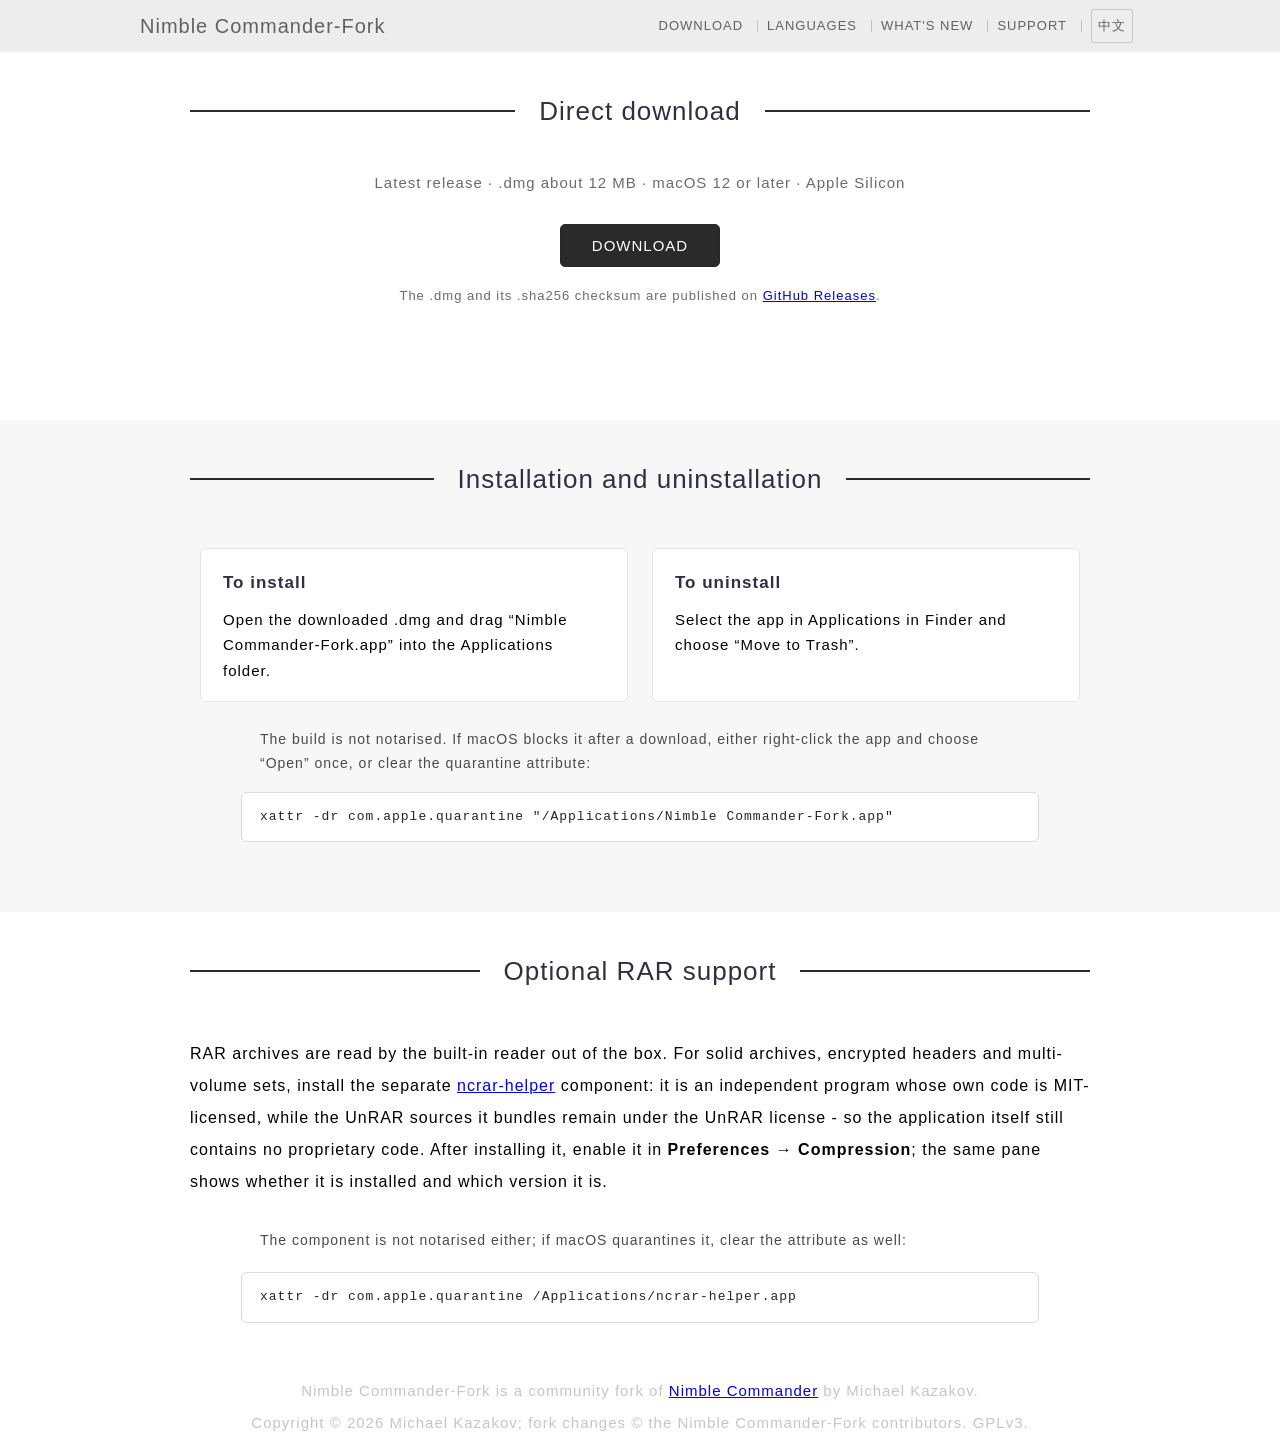
==== download/index.html @ 8ed778b3 "Move the source and discussion links to the support page" ====
<!DOCTYPE html>
<html lang="en">

<head>
    <meta charset="utf-8">
    <meta name="viewport" content="width=device-width">
    <meta name="description" content="Download Nimble Commander-Fork, a community fork of the classic dual-pane Mac file manager.">
    <meta name="author" content="Nimble Commander-Fork contributors">
    <title data-zh="下载 - Nimble Commander-Fork">Download - Nimble Commander-Fork</title>
    <link rel="stylesheet" href="../css/style.css?v=faf4715b">
    <link rel="icon" href="../favicon.ico" type="image/x-icon">
    <script src="../js/i18n.js?v=1741791a"></script>
</head>

<body>
    <header>
        <div class="container">
            <div id="branding">
                <a href="../">
                    <h1>Nimble Commander-Fork</h1>
                </a>
            </div>
            <nav id="header_links">
                <ul>
                    <li><a href="../download/" data-zh="下载">Download</a></li>
                    <li><a href="../languages/" data-zh="语言">Languages</a></li>
                    <li><a href="../whats-new/" data-zh="更新内容">What's new</a></li>
                    <li><a href="../support/" data-zh="支持">Support</a></li>
                    <li><a href="#" id="nc_lang_toggle" class="lang_toggle">中文</a></li>
                </ul>
            </nav>
        </div>
    </header>
    <div id="header_fix_space"></div>

    <main>

    <section>
        <div class="container prose" id="direct_download">
            <h2 class="section_header" data-zh="直接下载">Direct download</h2>
            <p class="download_meta" data-zh="最新版本 · .dmg 约 12 MB · 需要 macOS 12 或更新版本 · Apple Silicon">Latest release &middot; .dmg about 12 MB &middot; macOS 12 or later &middot; Apple Silicon</p>
            <a href="https://github.com/cfanmaoli/nimble-commander/releases/latest"
                class="download_direct hrefbutton_common" data-zh="下载">DOWNLOAD</a>
            <p class="download_note" data-zh-html='.dmg 和用于校验的 .sha256 文件都在 &lt;a href="https://github.com/cfanmaoli/nimble-commander/releases"&gt;GitHub Releases&lt;/a&gt; 上。'>The .dmg and its .sha256 checksum are published on
                <a href="https://github.com/cfanmaoli/nimble-commander/releases">GitHub Releases</a>.</p>
        </div>
    </section>

    <section>
        <div id="installation_and_uninstallation">
            <div class="container prose">
                <h2 class="section_header" data-zh="安装与卸载">Installation and uninstallation</h2>
                <div class="card_grid">
                    <div class="card">
                        <h3 data-zh="安装">To install</h3>
                        <p data-zh-html='打开下载的 .dmg，把“Nimble Commander-Fork.app”拖进“应用程序”文件夹。'>Open the downloaded .dmg and drag “Nimble Commander-Fork.app” into the
                            Applications folder.</p>
                    </div>
                    <div class="card">
                        <h3 data-zh="卸载">To uninstall</h3>
                        <p data-zh-html='在 Finder 的“应用程序”中选中该应用，然后选择“移到废纸篓”。'>Select the app in Applications in Finder and choose “Move to Trash”.</p>
                    </div>
                </div>
                <p class="install_note" data-zh="该构建未经过公证。如果 macOS 在下载后阻止其运行，可以右键点按该应用并选择一次“打开”，或者清除隔离属性：">The build is not notarised. If macOS blocks it after a download, either right-click the app and
                    choose “Open” once, or clear the quarantine attribute:</p>
                <pre><code>xattr -dr com.apple.quarantine "/Applications/Nimble Commander-Fork.app"</code></pre>
            </div>
        </div>
    </section>

    <section>
        <div id="rar_support">
            <div class="container">
                <h2 class="section_header" data-zh="可选的 RAR 支持">Optional RAR support</h2>
                <p data-zh-html='内置读取器开箱即可读取 RAR 归档。对于固实归档、加密的文件头和分卷集合，请安装独立的 &lt;a href="https://github.com/cfanmaoli/ncrar-helper"&gt;ncrar-helper&lt;/a&gt; 组件：它是一个遵循 UnRAR 许可证的独立程序，因此应用本身依然不含任何专有代码。安装后，在&lt;strong&gt;设置 → 压缩&lt;/strong&gt;中启用它；同一面板会显示它是否已安装以及版本号。'>RAR archives are read by the built-in reader out of the box. For solid archives, encrypted headers
                    and multi-volume sets, install the separate
                    <a href="https://github.com/cfanmaoli/ncrar-helper">ncrar-helper</a> component: it is an
                    independent program whose own code is MIT-licensed, while the UnRAR sources it bundles remain under the UnRAR license - so the application itself still contains no
                    proprietary code. After installing it, enable it in
                    <strong>Preferences → Compression</strong>; the same pane shows whether it is installed and
                    which version it is.</p>
                <p class="install_note" data-zh="该组件同样未经过公证，如果被 macOS 隔离，可以清除它的隔离属性：">The component is not notarised either; if macOS quarantines it, clear the attribute as well:</p>
                <pre><code>xattr -dr com.apple.quarantine /Applications/ncrar-helper.app</code></pre>
            </div>
        </div>
    </section>



    </main>

    <footer>
        <div class="container">
            <p data-zh-html='Nimble Commander-Fork 是 &lt;a href="https://magnumbytes.com/"&gt;Nimble Commander&lt;/a&gt;（作者 Michael Kazakov）的社区分支。&lt;br&gt;版权所有 © 2026 Michael Kazakov；分支改动 © Nimble Commander-Fork 贡献者。GPLv3。'>Nimble Commander-Fork is a community fork of <a href="https://magnumbytes.com/">Nimble Commander</a>
                by Michael Kazakov.<br>Copyright © 2026 Michael Kazakov; fork changes © the Nimble Commander-Fork
                contributors. GPLv3.</p>
        </div>
    </footer>
</body>

</html>
---- css/style.css ----
body {
font-size: 16px;
line-height: 32px;
font-family: 'Helvetica Neue', Helvetica, Arial, sans-serif;
letter-spacing: 1px;
padding: 0;
margin: 0;
background-color: #ffffff;
}

body h1 {
    font-size: 30px;
}

body h2 {
    font-size: 26px;
}

body h3 {
    font-size: 22px;
}

body h4 {
    font-size: 18px;
}

/* Global */
.container{
    width: 90%;
    max-width: 1000px;
    margin: auto;
    overflow: hidden;
}

.section_header {
    display: flex;
	flex-basis: 100%;
	align-items: center;
    color: #303040;
    margin: 8px 0px;
    font-weight: normal;
    padding-top: 35px;
    padding-bottom: 35px;
}

.section_header::before {
    content: "";
    flex-grow: 1;
    background: #2a2a2a;
    height: 2px;
    margin-right: 24px;
}
.section_header::after {
	content: "";
	flex-grow: 1;
	background: #2a2a2a;
	height: 2px;
    margin-left: 24px;
}

.hrefbutton_common {
    display: inline-block;
    border-radius: 5px;
    text-decoration: none;
    text-transform: uppercase;
    text-align:center;
    line-height: 1em;
    vertical-align:middle;
    padding: 1.125em 2em;
    transition: 0.2s;
}

/******************************************** Header *******************************************/
header {
    background: #ededed;
    position: fixed;
    width: 100%;
    top: 0px;
    left: 0px;
    z-index: 1500;
    color: #616161;
}

header .container {
    display: flex;
    flex-wrap: wrap;
    align-items: center;
    justify-content: space-between;
    row-gap: 2px;
    column-gap: 20px;
}

header #branding {
    float: none;
    margin-right: auto;
} 

header h1 {
    font-weight: normal;
    margin-block-start: 10px;
    margin-block-end: 10px;
}

header nav {
    float: none;
    margin-top: 0;
    margin-left: auto;
}

header ul {
    list-style-type: none;
    margin: 0;
    padding: 0;
    display: flex;
    flex-wrap: wrap;
    align-items: center;
    justify-content: flex-end;
}

header li {
    display: inline-flex;
    align-items: center;
    padding: 6px 9px;
}

header li + li::before {
    content: "";
    display: inline-block;
    width: 1px;
    height: 12px;
    margin-right: 12px;
    background: #c3c3c3;
}

header div#branding a{
    color:inherit;
    text-decoration: none;
    text-transform: none;
}

header  h1{
    font-size: 26px;
}

header nav#header_links a{
    color:inherit;
    font-size: 14px;
    text-decoration: none;
    text-transform: uppercase;
}

#header_fix_space {
    height: 60px;
}

/******************************************** Footer *********************************************/

footer p {
    text-align: center;
    color: #c6c6c6;
    font-size: 15px;
    margin: 2px 0px;
}

/**************************************** Main - Showcase ****************************************/
#showcase {
    background: #ffffff;
    color: #000000;
    text-align: center;
    margin-top: 90px;
}

#showcase_title {
    font-weight: bold;
    margin-bottom: 32px;
}

#showcase_slogan {
    font-weight: normal;
    margin-bottom: 46px;
}

#showcase p {
    font-size: 22px;

}

/* Chinese text: use the system CJK font and slightly roomier lines, so the hero does not look
   cramped next to the Latin typography. */
html[data-nc-lang="zh"] body {
    font-family: "PingFang SC", "Hiragino Sans GB", "Heiti SC", "Microsoft YaHei", "Helvetica Neue", sans-serif;
}

html[data-nc-lang="zh"] #showcase_slogan {
    line-height: 1.5;
}

#showcase p.fork_note {
    font-size: 15px;
    line-height: 1.5;
    color: #6b6b6b;
    margin: 0 auto 26px auto;
    max-width: 760px;
}

.showcase_images {
    position: relative;
    margin-bottom: 12px;
}

.showcase_image {
    width: 100%;
}

.showcase_image_button {
    position: absolute;
    width: 24px;
    height: 32px;
    top: 50%;
    transform: translate(0%,-50%);
    border-radius: 4px;
    border: 1px solid #999999;
    color: #000000;
    background-color: #ffffff;
    transition: 0.2s;
}

.showcase_image_button:hover {
    background-color: #e7e7e7;
}

.showcase_image_button:focus {
    outline: none;
}

.showcase_image_button_left {
    left: 0%;
}

.showcase_image_button_right {
    right:0%;
}

.download_primary {
    border: 1px solid #262626;
    color: #ffffff;    
    background-color: #2A2A2A;
    font-size: 20px;
    font-weight: 300;
}

.download_primary:hover{
    border: 1px solid #1b1b1b;    
    background-color: #1b1b1b;
}

/******************************************Product focus *****************************************/
#product_focus{
    background: #f7f7f7;
    margin-top: 120px;
    padding-bottom: 70px;
}

#product_focus hr {
    border: none;
    height: 1px;
    background-color: #ebebeb;
}

.focus {
    display: flex;
    align-items: center;
    font-size: 18px;
    font-weight: 400;
    margin-block-start: 0;
    margin-block-end: 0;
    margin-bottom: 16px;
}

.focus_icon {
    flex: 0 0 250px;
    text-align:center;
}

.focus_icon i{
    margin: auto;
}

.focus_icon h4 {
    font-weight: 700;
    margin: 0;
} 

/******************************************** Features *******************************************/
#features{
    background: #ffffff;
    padding-bottom: 70px;
}

.features_row {
    display: grid;
    grid-template: repeat(3, 1fr) / repeat(3, 1fr); 
    grid-template-rows: none;
    column-gap: 30px;
    margin-top: 22px;
    margin-bottom: 22px;
}

.feature i{
    float: left;
    margin-right: 10px;
}

.feature h4 {
    margin-block-start: 0;
    margin-block-end: 0;    
    margin: 0;
}

.feature p {
    margin-block-start: 0;
    margin-block-end: 0;    
    margin: 0;
    line-height: 150%;
}

#features hr {
    border: none;
    height: 1px;
    background-color: #ebebeb;
}

/****************************************** Versions comparison *****************************************/
#versions_comparison{
    background: #f7f7f7;
    padding-bottom: 70px;
}

#versions_features_table {
    margin: 0 auto;
}

#versions_features_table th,
#versions_features_table td {
    padding: 5px 16px;
}

#versions_features_table th {
    font-size: 18px;
    font-weight: normal;
}

#versions_features_table td:not(:first-child) {
    text-align: center;
}

.download_versions {
    border: 2px solid #262626;
    color: #000000;    
    background-color: none;
    font-size: 15px;
    padding: 13px 19px;
    margin: 0px 6px;
    width: 105px;
}

.download_versions:hover{
    background-color: #2a2a2a;
    color: #ffffff;   
}

/****************************************** Get it now! *****************************************/
#get_it_now{
    background: #ffffff;
    text-align: center;
    padding-bottom: 50px;
}

#get_it_now p {
    margin-top: 30px;
    line-height: 150%;
}

.download_gta_try {
    border: 1px solid #262626;
    color: #ffffff;    
    background-color: #2A2A2A;
    font-size: 15px;
    font-weight: 300;
    padding: 13px 19px;
    margin: 0px 10px;
    width: 150px;
}

.download_gta_try:hover{
    background-color: #1b1b1b;
    color: #ffffff;
}

.download_gta_buy {
    border: 1px solid #d4d4d4;
    color: #000000;    
    background-color: #ebebeb;
    font-size: 15px;
    padding: 13px 19px;
    margin: 0px 10px;
    width: 150px;
}

.download_gta_buy:hover{
    background-color: #dcdcdc;
}

/******************************************** What's new *****************************************/
#whats_new h3 {
    padding: 0;
    margin: 0;
}

#whats_new ul {
    margin-top: 0.5em;
    margin-bottom: 2.5em;
}

/******************************************** Download *******************************************/

#direct_download {
    text-align: center;
    margin-bottom: 60px;
}

.download_direct {
    border: 1px solid #262626;
    color: #ffffff;    
    background-color: #2A2A2A;
    font-size: 15px;
    font-weight: 300;
    padding: 13px 19px;
    margin: 0px 10px;
    width: 120px;
}

.download_direct:hover{
    background-color: #1b1b1b;
    color: #ffffff;
}

#installation_and_uninstallation{
    background: #f7f7f7;
    padding-bottom: 70px;
}

#installation_and_uninstallation_table {
    margin: 0 auto;
    width: 90%;
    border-spacing: 15px 0px;
}

#installation_and_uninstallation_table td {
    text-align: left;
    vertical-align: top;
    width: 40%;
}

#mas_versions {
    padding-bottom: 10px;
}

/******************************************** Support ********************************************/

#support_container {
    max-width: 650px;
    margin: auto;
    margin-bottom: 40px;
}

#support_container p{
    font-size: 18px;
    line-height: 30px;
    margin-bottom: 30px;
}

/******************************************** Sprites ********************************************/

.focus_icons {
    fill: #2E73CB;
    padding-top: 8px;
}

.features_icons {
    fill: #2E73CB;
    display: block;
    float: left;
    padding-top: 8px;
    padding-right: 8px;    
}

/******************************************** Queries ********************************************/
@media only screen and (max-width: 768px) {
    header {
        position: relative;
        top: auto;
        left: auto;
        z-index: auto;
    }
    #header_fix_space {
        height: 0px;
    }
    .focus {
        display: inline;
    }
    .features_row {
        display: inline ;
    }
    .feature {
        padding-bottom: 12px;
    }
    #versions_comparison_downloads_row_primary {
        display: none;
    }
    #versions_comparison_downloads_row_secondary {
        display: none;
    }
}

/**************************************** Language switch ****************************************/

header nav#header_links a.lang_toggle {
    border: 1px solid #c6c6c6;
    border-radius: 3px;
    padding: 0px 6px;
    font-size: 13px;
    vertical-align: 2px;
    transition: 0.2s;
}

header nav#header_links a.lang_toggle:hover {
    background-color: #dcdcdc;
}

/* Set by js/i18n.js while a stored Chinese preference is being applied,
   to avoid a flash of the English text on page load. */
html.nc_i18n_pending body {
    visibility: hidden;
}

/**************************************** Language picker ****************************************/

.language_picker {
    display: flex;
    flex-wrap: wrap;
    align-items: center;
    justify-content: center;
    gap: 12px;
    margin-top: 24px;
}

.language_picker label {
    font-size: 15px;
}

.language_picker select {
    font-size: 15px;
    padding: 8px 10px;
    border: 1px solid #c6c6c6;
    border-radius: 4px;
    background: #ffffff;
    color: #262626;
    min-width: 260px;
}

a.language_download {
    font-size: 13px;
    padding: 10px 18px;
    border: 1px solid #262626;
    color: #ffffff;
    background-color: #2a2a2a;
}

a.language_download:hover {
    background-color: #1b1b1b;
    color: #ffffff;
}

a.language_download[aria-disabled="true"] {
    opacity: 0.4;
    pointer-events: none;
}

.language_hint {
    font-size: 13px;
    color: #6b6b6b;
    margin-top: 14px;
}

/**************************************** Download page ******************************************/

#direct_download {
    text-align: center;
    padding-bottom: 40px;
}

.download_meta {
    font-size: 15px;
    color: #6b6b6b;
    margin: 6px 0 28px;
}

.download_note {
    font-size: 13px;
    color: #6b6b6b;
    margin-top: 18px;
}

#installation_and_uninstallation {
    background: #f7f7f7;
    padding-bottom: 70px;
}

.card_grid {
    display: flex;
    flex-wrap: wrap;
    gap: 24px;
    justify-content: center;
    max-width: 880px;
    margin: 18px auto 8px;
}

.card {
    flex: 1 1 240px;
    background: #ffffff;
    border: 1px solid #e4e4e4;
    border-radius: 6px;
    padding: 18px 22px;
}

.card h3 {
    font-size: 17px;
    margin: 0 0 8px;
    color: #303040;
}

.card p {
    font-size: 15px;
    line-height: 1.6;
    margin: 0;
}

.prose {
    max-width: 900px;
    margin: 0 auto;
}

.prose p,
.prose li {
    line-height: 1.7;
}

.prose ul {
    padding-left: 22px;
}

.prose > h3 {
    margin-top: 32px;
}

.install_note {
    font-size: 14px;
    color: #4a4a4a;
    margin: 26px auto 0;
    max-width: 760px;
}

#rar_support {
    padding-bottom: 50px;
}

#rar_support .container,
#languages_section .container {
    max-width: 900px;
}

#languages_section {
    background: #f7f7f7;
    padding-bottom: 70px;
}

pre,
code {
    font-family: "SF Mono", Menlo, Consolas, "Liberation Mono", monospace;
}

pre {
    background: #ffffff;
    border: 1px solid #d9d9d9;
    border-radius: 6px;
    padding: 14px 18px;
    margin: 16px auto 0;
    max-width: 760px;
    overflow-x: auto;
    font-size: 13px;
    line-height: 1.6;
    text-align: left;
    color: #262626;
}

pre code {
    background: none;
    padding: 0;
    border: none;
    font-size: inherit;
}

code {
    background: #f2f2f2;
    border-radius: 3px;
    padding: 1px 5px;
    font-size: 0.9em;
}

#languages_quality {
    background: #f7f7f7;
    padding-bottom: 70px;
}

@media (max-width: 1280px) {
    header h1 {
        font-size: 20px;
    }

    header nav#header_links a {
        font-size: 13px;
    }

    header li {
        padding: 6px 7px;
    }

    header li + li::before {
        margin-right: 9px;
    }
}
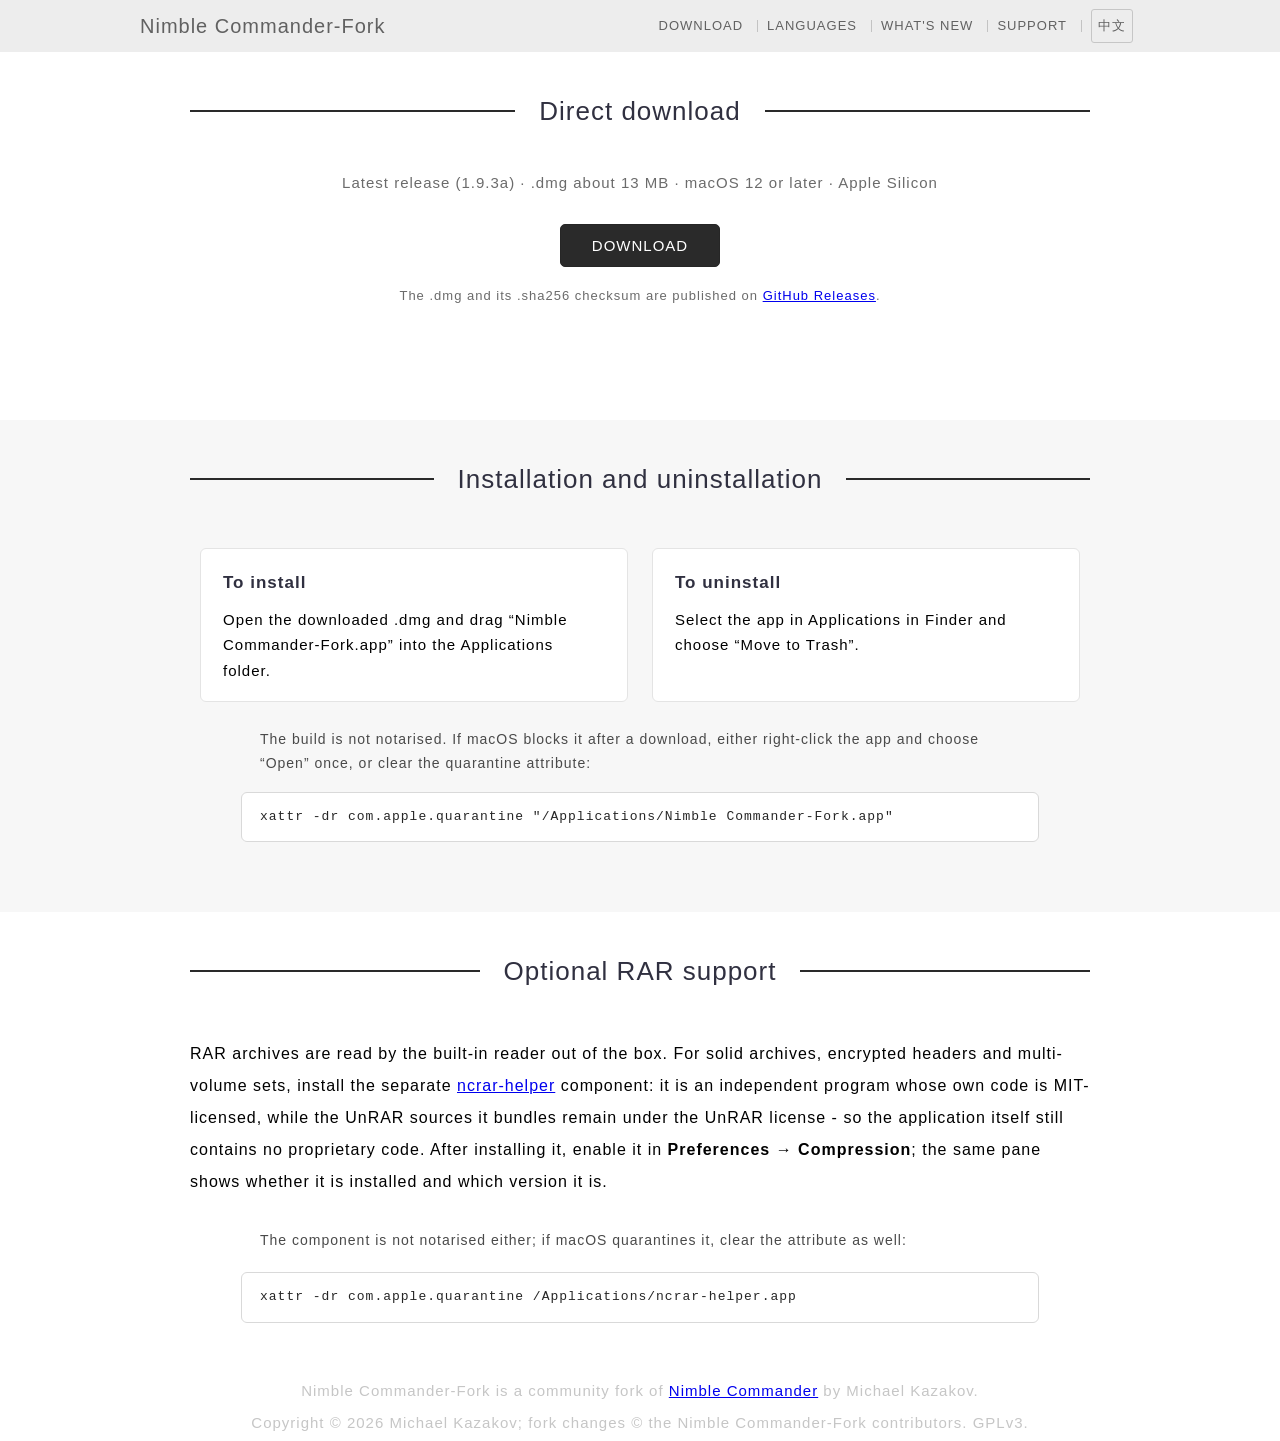
==== commit 0c855508: "Announce 1.9.3a Bump the version on the landing and download pages, the .dmg size to about 13 MB, an" ====
--- a/download/index.html
+++ b/download/index.html
@@ -38,7 +38,7 @@
     <section>
         <div class="container prose" id="direct_download">
             <h2 class="section_header" data-zh="直接下载">Direct download</h2>
-            <p class="download_meta" data-zh="最新版本 · .dmg 约 12 MB · 需要 macOS 12 或更新版本 · Apple Silicon">Latest release &middot; .dmg about 12 MB &middot; macOS 12 or later &middot; Apple Silicon</p>
+            <p class="download_meta" data-zh="最新版本 · .dmg 约 13 MB · 需要 macOS 12 或更新版本 · Apple Silicon">Latest release (1.9.3a) &middot; .dmg about 13 MB &middot; macOS 12 or later &middot; Apple Silicon</p>
             <a href="https://github.com/cfanmaoli/nimble-commander/releases/latest"
                 class="download_direct hrefbutton_common" data-zh="下载">DOWNLOAD</a>
             <p class="download_note" data-zh-html='.dmg 和用于校验的 .sha256 文件都在 &lt;a href="https://github.com/cfanmaoli/nimble-commander/releases"&gt;GitHub Releases&lt;/a&gt; 上。'>The .dmg and its .sha256 checksum are published on
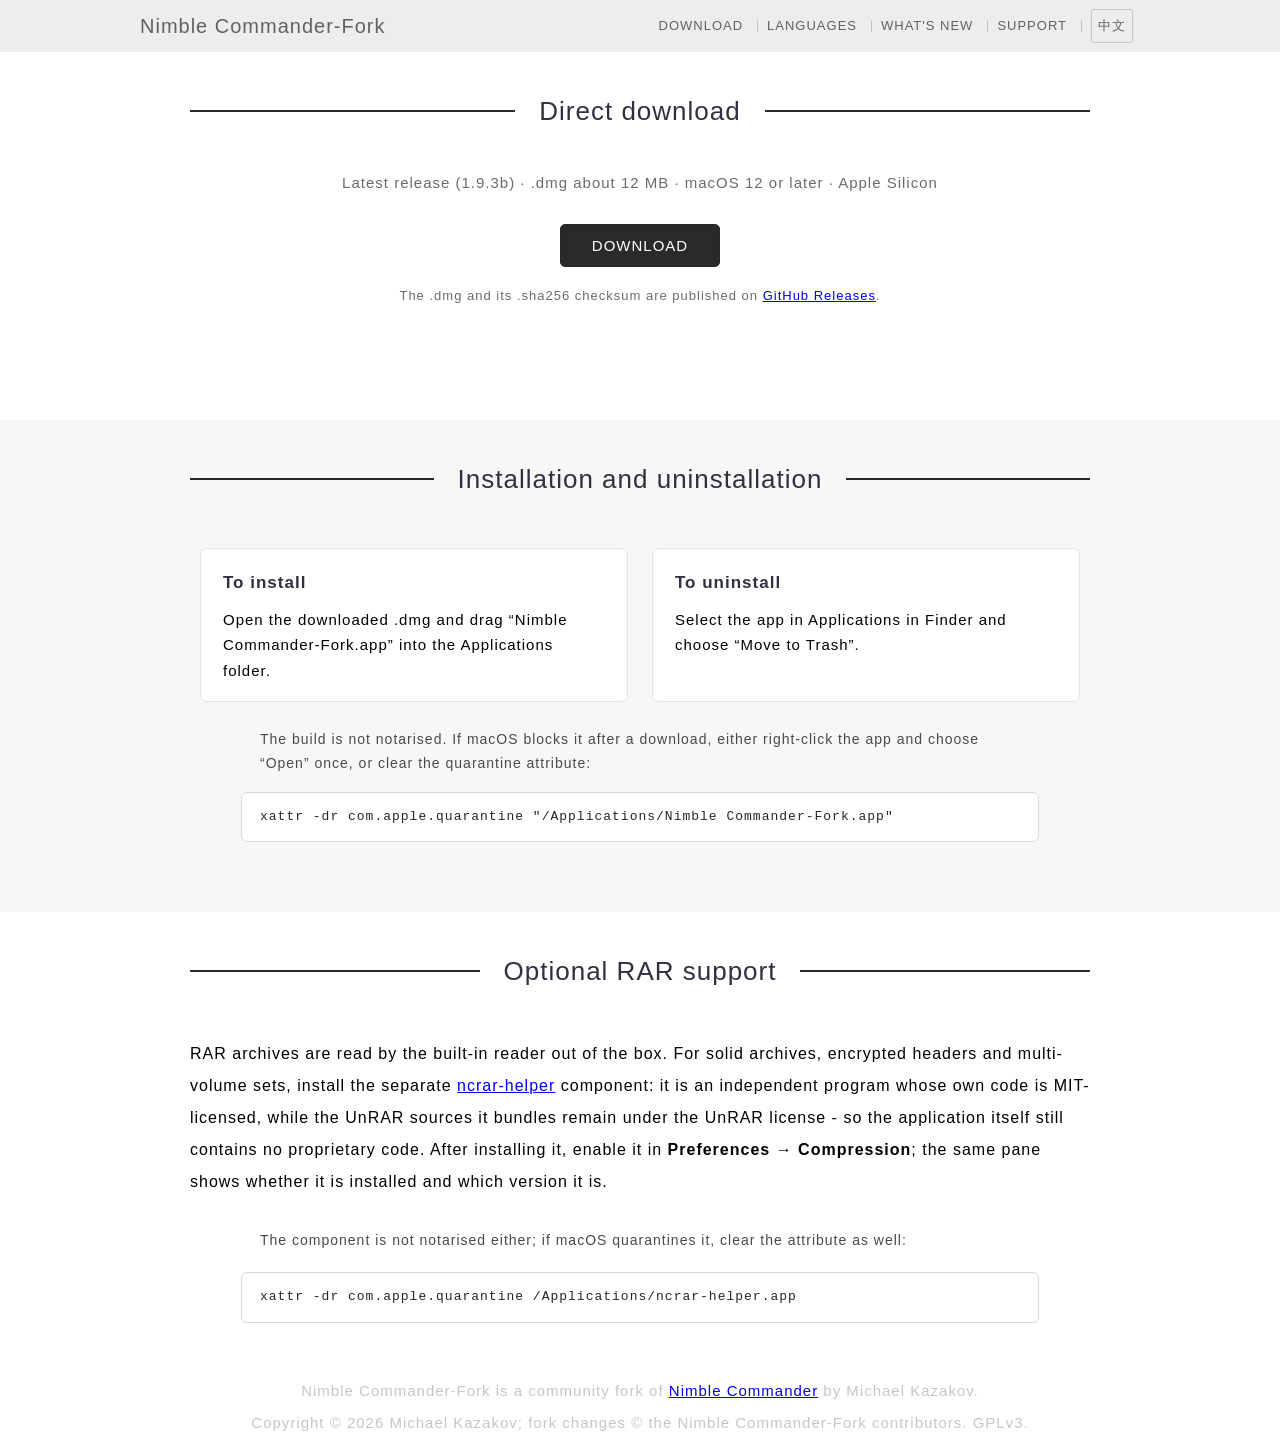
==== commit 63ae23b3: "Announce 1.9.3b" ====
--- a/download/index.html
+++ b/download/index.html
@@ -38,7 +38,7 @@
     <section>
         <div class="container prose" id="direct_download">
             <h2 class="section_header" data-zh="直接下载">Direct download</h2>
-            <p class="download_meta" data-zh="最新版本 · .dmg 约 13 MB · 需要 macOS 12 或更新版本 · Apple Silicon">Latest release (1.9.3a) &middot; .dmg about 13 MB &middot; macOS 12 or later &middot; Apple Silicon</p>
+            <p class="download_meta" data-zh="最新版本 · .dmg 约 12 MB · 需要 macOS 12 或更新版本 · Apple Silicon">Latest release (1.9.3b) &middot; .dmg about 12 MB &middot; macOS 12 or later &middot; Apple Silicon</p>
             <a href="https://github.com/cfanmaoli/nimble-commander/releases/latest"
                 class="download_direct hrefbutton_common" data-zh="下载">DOWNLOAD</a>
             <p class="download_note" data-zh-html='.dmg 和用于校验的 .sha256 文件都在 &lt;a href="https://github.com/cfanmaoli/nimble-commander/releases"&gt;GitHub Releases&lt;/a&gt; 上。'>The .dmg and its .sha256 checksum are published on
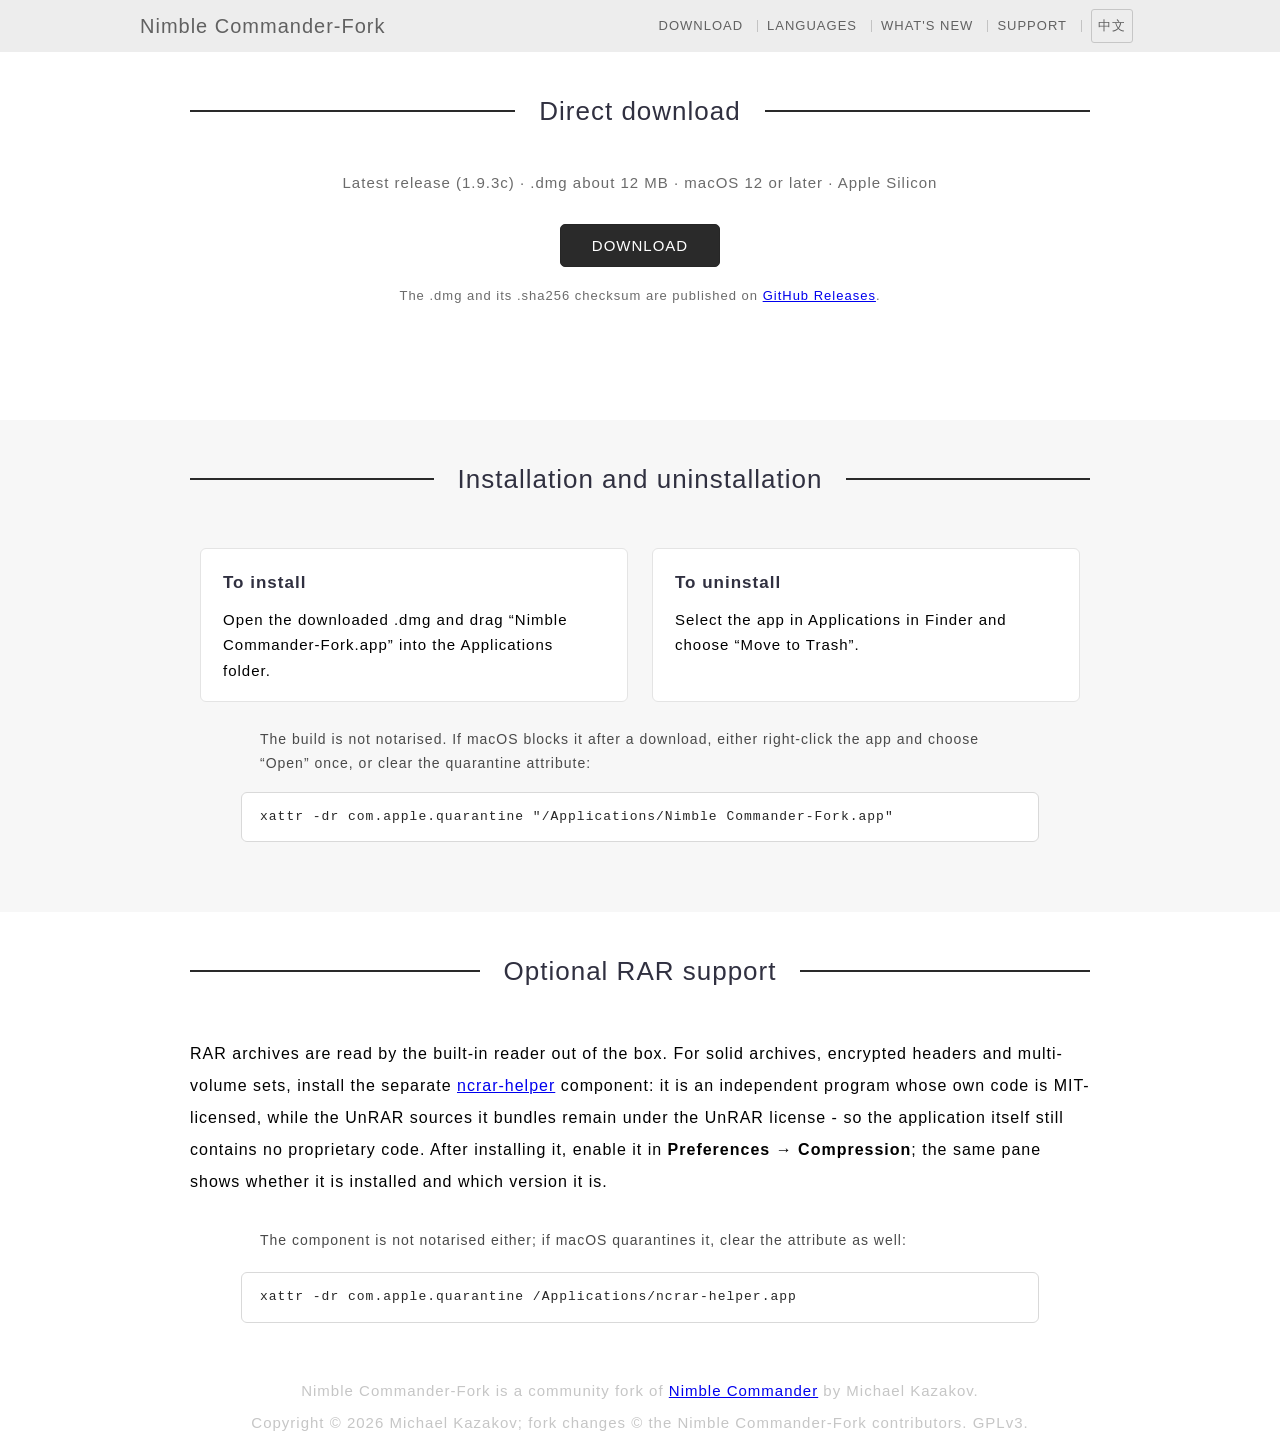
==== commit 87e7d0b2: "Announce 1.9.3c" ====
--- a/download/index.html
+++ b/download/index.html
@@ -38,7 +38,7 @@
     <section>
         <div class="container prose" id="direct_download">
             <h2 class="section_header" data-zh="直接下载">Direct download</h2>
-            <p class="download_meta" data-zh="最新版本 · .dmg 约 12 MB · 需要 macOS 12 或更新版本 · Apple Silicon">Latest release (1.9.3b) &middot; .dmg about 12 MB &middot; macOS 12 or later &middot; Apple Silicon</p>
+            <p class="download_meta" data-zh="最新版本 · .dmg 约 12 MB · 需要 macOS 12 或更新版本 · Apple Silicon">Latest release (1.9.3c) &middot; .dmg about 12 MB &middot; macOS 12 or later &middot; Apple Silicon</p>
             <a href="https://github.com/cfanmaoli/nimble-commander/releases/latest"
                 class="download_direct hrefbutton_common" data-zh="下载">DOWNLOAD</a>
             <p class="download_note" data-zh-html='.dmg 和用于校验的 .sha256 文件都在 &lt;a href="https://github.com/cfanmaoli/nimble-commander/releases"&gt;GitHub Releases&lt;/a&gt; 上。'>The .dmg and its .sha256 checksum are published on
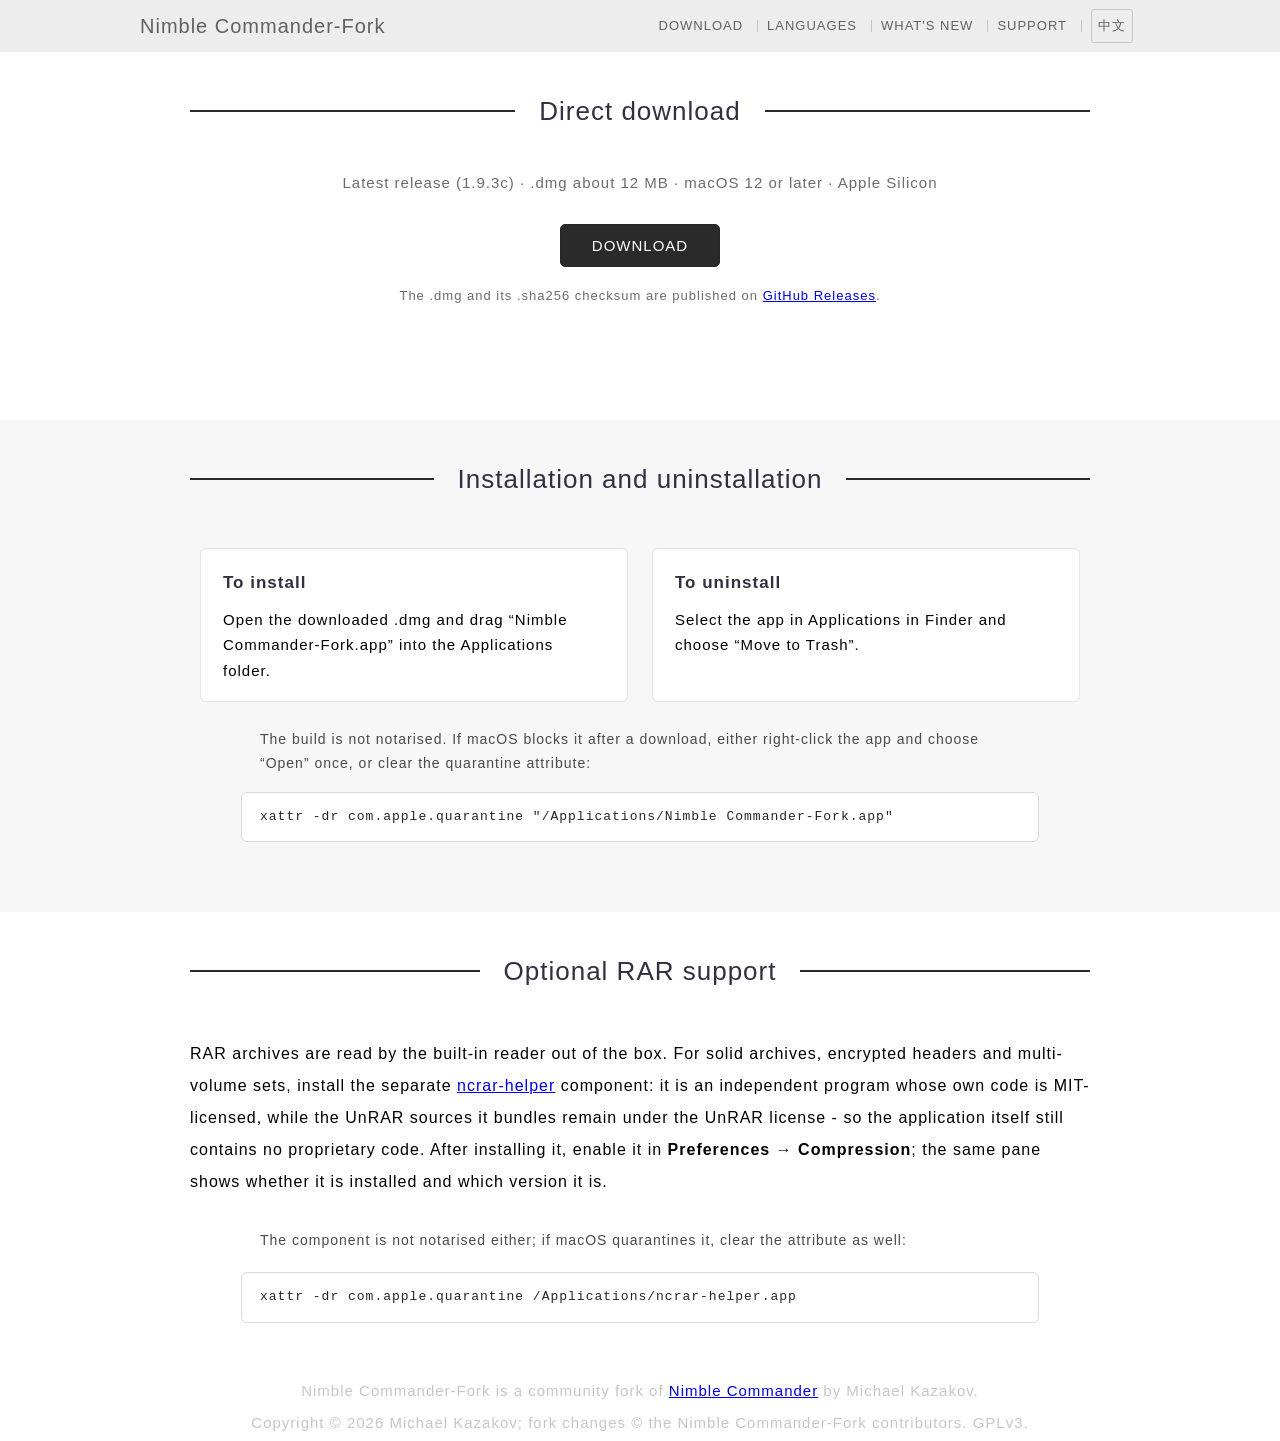
==== commit 84b59d27: "Load the release version from the GitHub Releases API" ====
--- a/download/index.html
+++ b/download/index.html
@@ -38,7 +38,7 @@
     <section>
         <div class="container prose" id="direct_download">
             <h2 class="section_header" data-zh="直接下载">Direct download</h2>
-            <p class="download_meta" data-zh="最新版本 · .dmg 约 12 MB · 需要 macOS 12 或更新版本 · Apple Silicon">Latest release (1.9.3c) &middot; .dmg about 12 MB &middot; macOS 12 or later &middot; Apple Silicon</p>
+            <p class="download_meta"><span data-zh="最新版本">Latest release </span><span data-zh="（">(</span><span class="nc_release_version">1.9.3c</span><span data-zh="）">)</span><span data-zh=" .dmg 约 12 MB · 需要 macOS 12 或更新版本 · Apple Silicon"> · .dmg about 12 MB &middot; macOS 12 or later &middot; Apple Silicon</span></p>
             <a href="https://github.com/cfanmaoli/nimble-commander/releases/latest"
                 class="download_direct hrefbutton_common" data-zh="下载">DOWNLOAD</a>
             <p class="download_note" data-zh-html='.dmg 和用于校验的 .sha256 文件都在 &lt;a href="https://github.com/cfanmaoli/nimble-commander/releases"&gt;GitHub Releases&lt;/a&gt; 上。'>The .dmg and its .sha256 checksum are published on
@@ -89,6 +89,8 @@
 
     </main>
 
+    <script src="../js/release.js?v=20261122"></script>
+
     <footer>
         <div class="container">
             <p data-zh-html='Nimble Commander-Fork 是 &lt;a href="https://magnumbytes.com/"&gt;Nimble Commander&lt;/a&gt;（作者 Michael Kazakov）的社区分支。&lt;br&gt;版权所有 © 2026 Michael Kazakov；分支改动 © Nimble Commander-Fork 贡献者。GPLv3。'>Nimble Commander-Fork is a community fork of <a href="https://magnumbytes.com/">Nimble Commander</a>
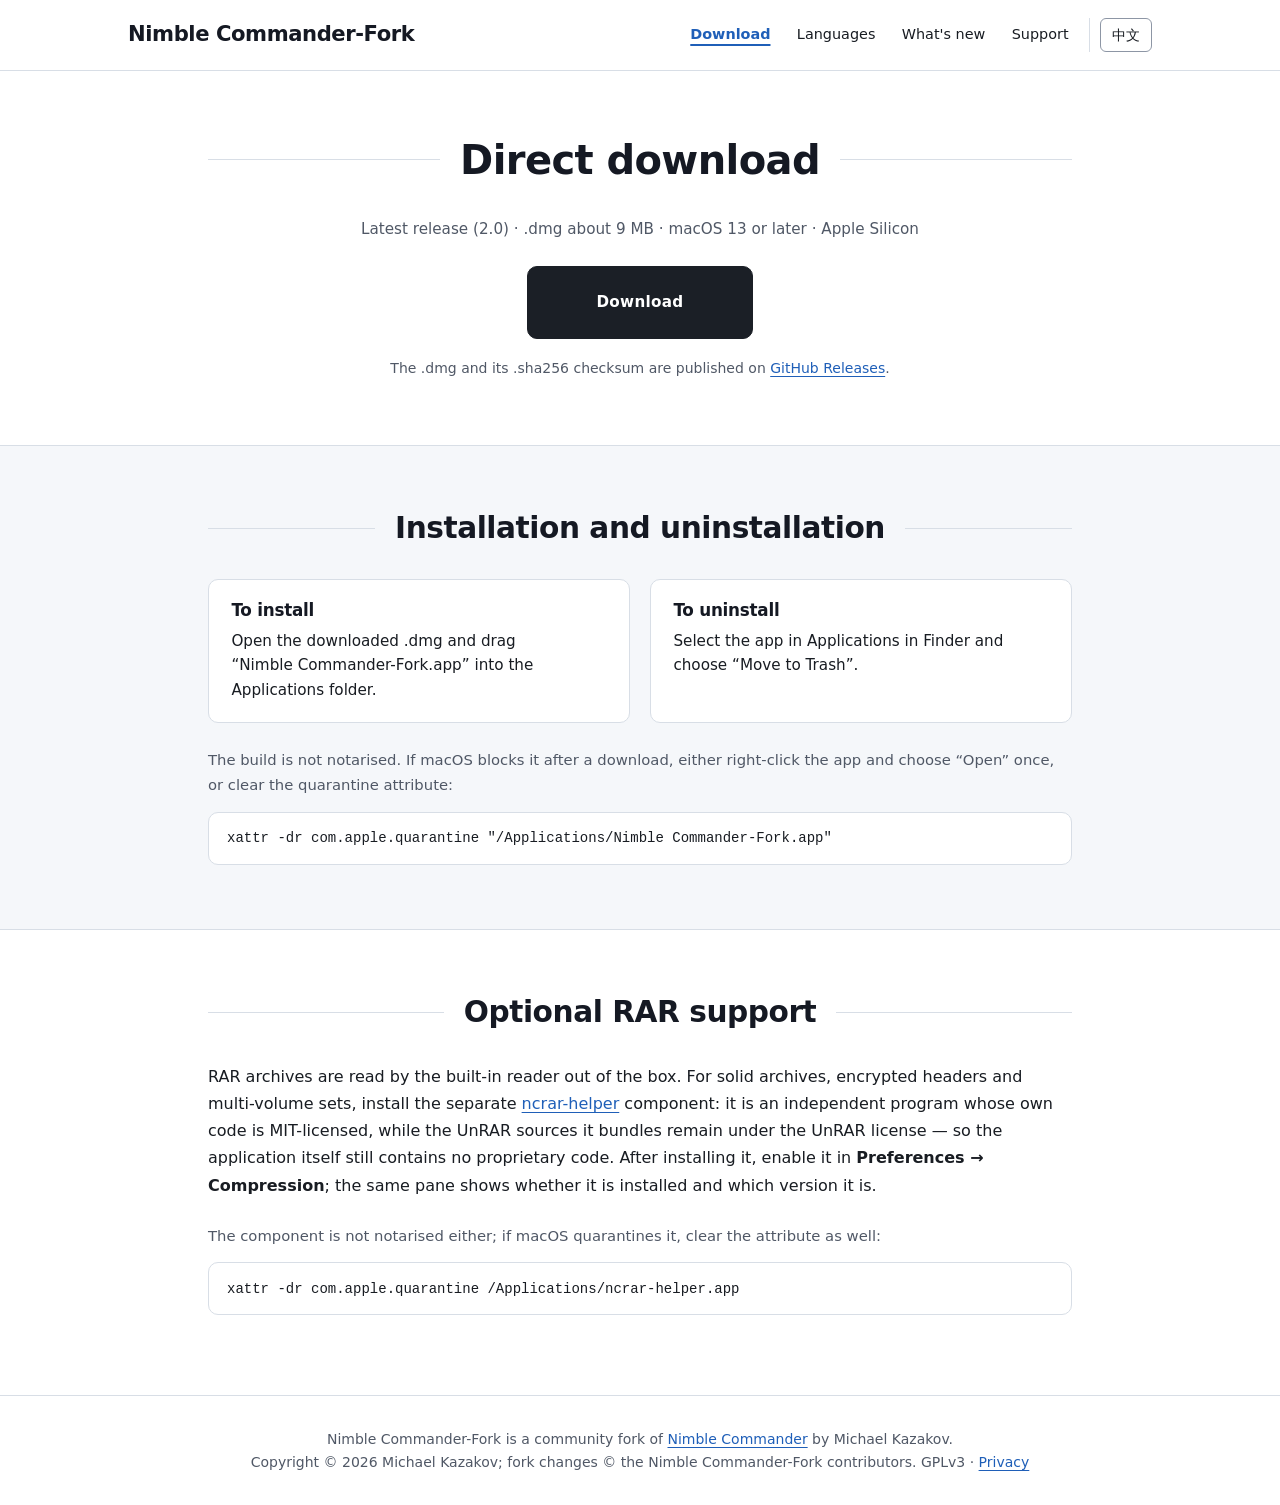
==== commit f14ec371: "Announce 2.0 and modernize the website Sync the site for Nimble Commander-Fork 2.0 (macOS 13+, ~9 MB" ====
--- a/download/index.html
+++ b/download/index.html
@@ -3,101 +3,124 @@
 
 <head>
     <meta charset="utf-8">
-    <meta name="viewport" content="width=device-width">
-    <meta name="description" content="Download Nimble Commander-Fork, a community fork of the classic dual-pane Mac file manager.">
+    <meta name="viewport" content="width=device-width, initial-scale=1.0">
+    <meta name="color-scheme" content="light dark">
+    <meta name="description" content="Download Nimble Commander-Fork, a community fork of the classic dual-pane Mac file manager." data-zh="下载 Nimble Commander-Fork —— 经典双窗格 Mac 文件管理器的社区分支。">
     <meta name="author" content="Nimble Commander-Fork contributors">
     <title data-zh="下载 - Nimble Commander-Fork">Download - Nimble Commander-Fork</title>
-    <link rel="stylesheet" href="../css/style.css?v=faf4715b">
+    <link rel="stylesheet" href="../css/style.css?v=20261127">
     <link rel="icon" href="../favicon.ico" type="image/x-icon">
-    <script src="../js/i18n.js?v=1741791a"></script>
+    <script src="../js/i18n.js?v=20261127"></script>
 </head>
 
 <body>
-    <header>
-        <div class="container">
-            <div id="branding">
-                <a href="../">
-                    <h1>Nimble Commander-Fork</h1>
-                </a>
-            </div>
-            <nav id="header_links">
-                <ul>
-                    <li><a href="../download/" data-zh="下载">Download</a></li>
+    <a href="#main-heading" class="skip-link visually-hidden" data-zh="跳至正文">Skip to content</a>
+
+    <header class="site-header">
+        <div class="container header-inner">
+            <a class="site-brand" href="../">Nimble Commander-Fork</a>
+            <nav class="site-nav" aria-label="Primary" data-zh-aria-label="主导航">
+                <button class="menu-button" type="button" popovertarget="site-menu" popovertargetaction="toggle" aria-controls="site-menu">
+                    <svg aria-hidden="true" viewBox="0 0 24 24" fill="none" stroke="currentColor" stroke-width="2" stroke-linecap="round">
+                        <path d="M4 6h16M4 12h16M4 18h16" />
+                    </svg>
+                    <span data-zh="菜单">Menu</span>
+                </button>
+                <ul id="site-menu" class="site-menu" popover="auto">
+                    <li><a href="../download/" aria-current="page" data-zh="下载">Download</a></li>
                     <li><a href="../languages/" data-zh="语言">Languages</a></li>
                     <li><a href="../whats-new/" data-zh="更新内容">What's new</a></li>
                     <li><a href="../support/" data-zh="支持">Support</a></li>
-                    <li><a href="#" id="nc_lang_toggle" class="lang_toggle">中文</a></li>
+                    <li><button type="button" id="nc_lang_toggle" class="lang_toggle" lang="zh-Hans" aria-label="切换到简体中文">中文</button></li>
                 </ul>
             </nav>
         </div>
     </header>
-    <div id="header_fix_space"></div>
 
     <main>
+        <section class="section_band" id="direct_download">
+            <div class="prose">
+                <h1 id="main-heading" class="section_header" tabindex="-1" data-zh="直接下载">Direct download</h1>
+                <p class="download_meta"><span data-zh="最新版本">Latest release </span><span data-zh="（">(</span><span class="nc_release_version">2.0</span><span data-zh="）">)</span><span data-zh=" .dmg 约 9 MB · 需要 macOS 13 或更新版本 · Apple Silicon"> · .dmg about 9 MB &middot; macOS 13 or later &middot; Apple Silicon</span></p>
+                <a href="https://github.com/cfanmaoli/nimble-commander/releases/latest" class="download_direct hrefbutton_common" data-zh="下载">Download</a>
+                <p class="download_note" data-zh-html='.dmg 和用于校验的 .sha256 文件都在 &lt;a href="https://github.com/cfanmaoli/nimble-commander/releases"&gt;GitHub Releases&lt;/a&gt; 上。'>The .dmg and its .sha256 checksum are published on
+                    <a href="https://github.com/cfanmaoli/nimble-commander/releases">GitHub Releases</a>.</p>
+            </div>
+        </section>
 
-    <section>
-        <div class="container prose" id="direct_download">
-            <h2 class="section_header" data-zh="直接下载">Direct download</h2>
-            <p class="download_meta"><span data-zh="最新版本">Latest release </span><span data-zh="（">(</span><span class="nc_release_version">1.9.3c</span><span data-zh="）">)</span><span data-zh=" .dmg 约 12 MB · 需要 macOS 12 或更新版本 · Apple Silicon"> · .dmg about 12 MB &middot; macOS 12 or later &middot; Apple Silicon</span></p>
-            <a href="https://github.com/cfanmaoli/nimble-commander/releases/latest"
-                class="download_direct hrefbutton_common" data-zh="下载">DOWNLOAD</a>
-            <p class="download_note" data-zh-html='.dmg 和用于校验的 .sha256 文件都在 &lt;a href="https://github.com/cfanmaoli/nimble-commander/releases"&gt;GitHub Releases&lt;/a&gt; 上。'>The .dmg and its .sha256 checksum are published on
-                <a href="https://github.com/cfanmaoli/nimble-commander/releases">GitHub Releases</a>.</p>
-        </div>
-    </section>
-
-    <section>
-        <div id="installation_and_uninstallation">
-            <div class="container prose">
+        <section class="section_band section_band--tinted" id="installation_and_uninstallation">
+            <div class="prose">
                 <h2 class="section_header" data-zh="安装与卸载">Installation and uninstallation</h2>
                 <div class="card_grid">
                     <div class="card">
                         <h3 data-zh="安装">To install</h3>
-                        <p data-zh-html='打开下载的 .dmg，把“Nimble Commander-Fork.app”拖进“应用程序”文件夹。'>Open the downloaded .dmg and drag “Nimble Commander-Fork.app” into the
-                            Applications folder.</p>
+                        <p data-zh="打开下载的 .dmg，把“Nimble Commander-Fork.app”拖进“应用程序”文件夹。">Open the downloaded .dmg and drag “Nimble Commander-Fork.app” into the Applications folder.</p>
                     </div>
                     <div class="card">
                         <h3 data-zh="卸载">To uninstall</h3>
-                        <p data-zh-html='在 Finder 的“应用程序”中选中该应用，然后选择“移到废纸篓”。'>Select the app in Applications in Finder and choose “Move to Trash”.</p>
+                        <p data-zh="在 Finder 的“应用程序”中选中该应用，然后选择“移到废纸篓”。">Select the app in Applications in Finder and choose “Move to Trash”.</p>
                     </div>
                 </div>
-                <p class="install_note" data-zh="该构建未经过公证。如果 macOS 在下载后阻止其运行，可以右键点按该应用并选择一次“打开”，或者清除隔离属性：">The build is not notarised. If macOS blocks it after a download, either right-click the app and
-                    choose “Open” once, or clear the quarantine attribute:</p>
-                <pre><code>xattr -dr com.apple.quarantine "/Applications/Nimble Commander-Fork.app"</code></pre>
+                <p class="install_note" data-zh="该构建未经过公证。如果 macOS 在下载后阻止其运行，可以右键点按该应用并选择一次“打开”，或者清除隔离属性：">The build is not notarised. If macOS blocks it after a download, either right-click the app and choose “Open” once, or clear the quarantine attribute:</p>
+                <div class="copyable">
+                    <span class="copy">
+                        <button type="button" class="copy-button" command="--copy" commandfor="cmd-quarantine-app" aria-label="Copy command to clear quarantine for the app" data-zh-aria-label="复制清除应用隔离属性的命令">
+                            <svg class="icon-copy" aria-hidden="true" viewBox="0 0 24 24" fill="none" stroke="currentColor" stroke-width="2" stroke-linecap="round" stroke-linejoin="round">
+                                <rect x="9" y="9" width="13" height="13" rx="2" />
+                                <path d="M5 15H4a2 2 0 0 1-2-2V4a2 2 0 0 1 2-2h9a2 2 0 0 1 2 2v1" />
+                            </svg>
+                            <svg class="icon-check" aria-hidden="true" viewBox="0 0 24 24" fill="none" stroke="currentColor" stroke-width="2.2" stroke-linecap="round" stroke-linejoin="round">
+                                <path d="M20 6L9 17l-5-5" />
+                            </svg>
+                        </button>
+                        <span class="tip" role="status"></span>
+                    </span>
+                    <pre role="region" aria-label="Terminal command to clear quarantine for Nimble Commander-Fork" data-zh-aria-label="清除 Nimble Commander-Fork 隔离属性的终端命令" tabindex="0"><code id="cmd-quarantine-app">xattr -dr com.apple.quarantine "/Applications/Nimble Commander-Fork.app"</code></pre>
+                </div>
             </div>
-        </div>
-    </section>
+        </section>
 
-    <section>
-        <div id="rar_support">
-            <div class="container">
+        <section class="section_band" id="rar_support">
+            <div class="prose">
                 <h2 class="section_header" data-zh="可选的 RAR 支持">Optional RAR support</h2>
-                <p data-zh-html='内置读取器开箱即可读取 RAR 归档。对于固实归档、加密的文件头和分卷集合，请安装独立的 &lt;a href="https://github.com/cfanmaoli/ncrar-helper"&gt;ncrar-helper&lt;/a&gt; 组件：它是一个遵循 UnRAR 许可证的独立程序，因此应用本身依然不含任何专有代码。安装后，在&lt;strong&gt;设置 → 压缩&lt;/strong&gt;中启用它；同一面板会显示它是否已安装以及版本号。'>RAR archives are read by the built-in reader out of the box. For solid archives, encrypted headers
+                <p data-zh-html='内置读取器开箱即可读取 RAR 归档。对于固实归档、加密的文件头和分卷集合，请安装独立的 &lt;a href="https://github.com/cfanmaoli/ncrar-helper"&gt;ncrar-helper&lt;/a&gt; 组件：它是一个独立程序，自身代码采用 MIT 许可证，内置的 UnRAR 源码仍遵循 UnRAR 许可证，因此应用本身依然不含任何专有代码。安装后，在&lt;strong&gt;设置 → 压缩&lt;/strong&gt;中启用它；同一面板会显示它是否已安装以及版本号。'>RAR archives are read by the built-in reader out of the box. For solid archives, encrypted headers
                     and multi-volume sets, install the separate
                     <a href="https://github.com/cfanmaoli/ncrar-helper">ncrar-helper</a> component: it is an
-                    independent program whose own code is MIT-licensed, while the UnRAR sources it bundles remain under the UnRAR license - so the application itself still contains no
+                    independent program whose own code is MIT-licensed, while the UnRAR sources it bundles remain under the UnRAR license — so the application itself still contains no
                     proprietary code. After installing it, enable it in
                     <strong>Preferences → Compression</strong>; the same pane shows whether it is installed and
                     which version it is.</p>
                 <p class="install_note" data-zh="该组件同样未经过公证，如果被 macOS 隔离，可以清除它的隔离属性：">The component is not notarised either; if macOS quarantines it, clear the attribute as well:</p>
-                <pre><code>xattr -dr com.apple.quarantine /Applications/ncrar-helper.app</code></pre>
+                <div class="copyable">
+                    <span class="copy">
+                        <button type="button" class="copy-button" command="--copy" commandfor="cmd-quarantine-rar" aria-label="Copy command to clear quarantine for ncrar-helper" data-zh-aria-label="复制清除 ncrar-helper 隔离属性的命令">
+                            <svg class="icon-copy" aria-hidden="true" viewBox="0 0 24 24" fill="none" stroke="currentColor" stroke-width="2" stroke-linecap="round" stroke-linejoin="round">
+                                <rect x="9" y="9" width="13" height="13" rx="2" />
+                                <path d="M5 15H4a2 2 0 0 1-2-2V4a2 2 0 0 1 2-2h9a2 2 0 0 1 2 2v1" />
+                            </svg>
+                            <svg class="icon-check" aria-hidden="true" viewBox="0 0 24 24" fill="none" stroke="currentColor" stroke-width="2.2" stroke-linecap="round" stroke-linejoin="round">
+                                <path d="M20 6L9 17l-5-5" />
+                            </svg>
+                        </button>
+                        <span class="tip" role="status"></span>
+                    </span>
+                    <pre role="region" aria-label="Terminal command to clear quarantine for ncrar-helper" data-zh-aria-label="清除 ncrar-helper 隔离属性的终端命令" tabindex="0"><code id="cmd-quarantine-rar">xattr -dr com.apple.quarantine /Applications/ncrar-helper.app</code></pre>
+                </div>
             </div>
-        </div>
-    </section>
-
-
-
+        </section>
     </main>
-
-    <script src="../js/release.js?v=20261122"></script>
 
     <footer>
         <div class="container">
-            <p data-zh-html='Nimble Commander-Fork 是 &lt;a href="https://magnumbytes.com/"&gt;Nimble Commander&lt;/a&gt;（作者 Michael Kazakov）的社区分支。&lt;br&gt;版权所有 © 2026 Michael Kazakov；分支改动 © Nimble Commander-Fork 贡献者。GPLv3。'>Nimble Commander-Fork is a community fork of <a href="https://magnumbytes.com/">Nimble Commander</a>
+            <p data-zh-html='Nimble Commander-Fork 是 &lt;a href="https://magnumbytes.com/"&gt;Nimble Commander&lt;/a&gt;（作者 Michael Kazakov）的社区分支。&lt;br&gt;版权所有 © 2026 Michael Kazakov；分支改动 © Nimble Commander-Fork 贡献者。GPLv3&amp;nbsp;·&amp;nbsp;&lt;a href="../privacy/"&gt;隐私政策&lt;/a&gt;'>Nimble Commander-Fork is a community fork of <a href="https://magnumbytes.com/">Nimble Commander</a>
                 by Michael Kazakov.<br>Copyright © 2026 Michael Kazakov; fork changes © the Nimble Commander-Fork
-                contributors. GPLv3.</p>
+                contributors. GPLv3&nbsp;·&nbsp;<a href="../privacy/">Privacy</a></p>
         </div>
     </footer>
+
+    <script src="../js/nav.js?v=20261127" defer></script>
+    <script src="../js/copy.js?v=20261127" defer></script>
+    <script src="../js/release.js?v=20261127" defer></script>
 </body>
 
 </html>
--- a/css/style.css
+++ b/css/style.css
@@ -1,742 +1,1220 @@
-body {
-font-size: 16px;
-line-height: 32px;
-font-family: 'Helvetica Neue', Helvetica, Arial, sans-serif;
-letter-spacing: 1px;
-padding: 0;
-margin: 0;
-background-color: #ffffff;
+@layer base, theme, layout, components, utilities;
+
+@media (prefers-reduced-motion: no-preference) {
+    @view-transition {
+        navigation: auto;
+    }
 }
 
-body h1 {
-    font-size: 30px;
+/* ==========================================================================
+   Theme & Design Tokens
+   ========================================================================== */
+@layer theme {
+    :root {
+        /* Raw color palette — light & dark pairs */
+        --raw-bg-light: #ffffff;
+        --raw-bg-dark: #111317;
+        --raw-surface-light: #f5f7fa;
+        --raw-surface-dark: #191d24;
+        --raw-surface-elevated-light: #ffffff;
+        --raw-surface-elevated-dark: #20252f;
+        --raw-header-bg-light: rgb(255 255 255 / 0.86);
+        --raw-header-bg-dark: rgb(17 19 23 / 0.86);
+
+        --raw-text-light: #181c22;
+        --raw-text-dark: #eceff4;
+        --raw-text-muted-light: #505866;
+        --raw-text-muted-dark: #a6b0c0;
+        --raw-heading-light: #151923;
+        --raw-heading-dark: #f4f6fa;
+
+        --raw-border-light: #d8dee6;
+        --raw-border-dark: #303744;
+        --raw-border-strong-light: #8d96a5;
+        --raw-border-strong-dark: #636e82;
+
+        --raw-accent-light: #1f5fb8;
+        --raw-accent-dark: #6cb0ff;
+        --raw-accent-hover-light: #174b96;
+        --raw-accent-hover-dark: #8fc5ff;
+
+        --raw-cta-bg-light: #1b1f26;
+        --raw-cta-bg-dark: #eef2f7;
+        --raw-cta-bg-hover-light: #2d3440;
+        --raw-cta-bg-hover-dark: #d7e0ec;
+        --raw-cta-text-light: #ffffff;
+        --raw-cta-text-dark: #111317;
+
+        --raw-code-bg-light: #f1f4f8;
+        --raw-code-bg-dark: #1b2028;
+        --raw-code-block-bg-light: #ffffff;
+        --raw-code-block-bg-dark: #161a21;
+
+        --raw-success-light: #156d3d;
+        --raw-success-dark: #58d68d;
+        --raw-danger-light: #b42318;
+        --raw-danger-dark: #f97066;
+
+        --raw-shadow-light: 0 8px 24px rgb(15 23 42 / 0.08), 0 1px 3px rgb(15 23 42 / 0.06);
+        --raw-shadow-dark: 0 10px 28px rgb(0 0 0 / 0.45), 0 1px 3px rgb(0 0 0 / 0.35);
+
+        /* Semantic tokens — default to light; overridden below for dark & light-dark() */
+        --color-bg: var(--raw-bg-light);
+        --color-surface: var(--raw-surface-light);
+        --color-surface-elevated: var(--raw-surface-elevated-light);
+        --color-header-bg: var(--raw-header-bg-light);
+        --color-text: var(--raw-text-light);
+        --color-text-muted: var(--raw-text-muted-light);
+        --color-heading: var(--raw-heading-light);
+        --color-border: var(--raw-border-light);
+        --color-border-strong: var(--raw-border-strong-light);
+        --color-accent: var(--raw-accent-light);
+        --color-accent-hover: var(--raw-accent-hover-light);
+        --color-cta-bg: var(--raw-cta-bg-light);
+        --color-cta-bg-hover: var(--raw-cta-bg-hover-light);
+        --color-cta-text: var(--raw-cta-text-light);
+        --color-code-bg: var(--raw-code-bg-light);
+        --color-code-block-bg: var(--raw-code-block-bg-light);
+        --color-success: var(--raw-success-light);
+        --color-danger: var(--raw-danger-light);
+        --shadow-card: var(--raw-shadow-light);
+
+        /* Typography & spacing tokens */
+        --font-sans: system-ui, -apple-system, BlinkMacSystemFont, "Segoe UI", Roboto, "Helvetica Neue", Arial, sans-serif;
+        --font-sans-zh: "PingFang SC", "Hiragino Sans GB", "Noto Sans SC", "Microsoft YaHei", system-ui, sans-serif;
+        --font-mono: "SF Mono", ui-monospace, Menlo, Consolas, "Liberation Mono", monospace;
+
+        --radius-sm: 0.375rem;
+        --radius-md: 0.625rem;
+        --radius-lg: 0.875rem;
+        --radius-pill: 999px;
+
+        --container-max: 64rem;
+        --prose-max: 54rem;
+        --header-height: 4rem;
+
+        /* Fallback for browsers without light-dark() support */
+        @media (prefers-color-scheme: dark) {
+            --color-bg: var(--raw-bg-dark);
+            --color-surface: var(--raw-surface-dark);
+            --color-surface-elevated: var(--raw-surface-elevated-dark);
+            --color-header-bg: var(--raw-header-bg-dark);
+            --color-text: var(--raw-text-dark);
+            --color-text-muted: var(--raw-text-muted-dark);
+            --color-heading: var(--raw-heading-dark);
+            --color-border: var(--raw-border-dark);
+            --color-border-strong: var(--raw-border-strong-dark);
+            --color-accent: var(--raw-accent-dark);
+            --color-accent-hover: var(--raw-accent-hover-dark);
+            --color-cta-bg: var(--raw-cta-bg-dark);
+            --color-cta-bg-hover: var(--raw-cta-bg-hover-dark);
+            --color-cta-text: var(--raw-cta-text-dark);
+            --color-code-bg: var(--raw-code-bg-dark);
+            --color-code-block-bg: var(--raw-code-block-bg-dark);
+            --color-success: var(--raw-success-dark);
+            --color-danger: var(--raw-danger-dark);
+            --shadow-card: var(--raw-shadow-dark);
+        }
+
+        /* Progressive enhancement: light-dark() adapts to computed color-scheme */
+        @supports (color: light-dark(white, black)) {
+            --color-bg: light-dark(var(--raw-bg-light), var(--raw-bg-dark));
+            --color-surface: light-dark(var(--raw-surface-light), var(--raw-surface-dark));
+            --color-surface-elevated: light-dark(var(--raw-surface-elevated-light), var(--raw-surface-elevated-dark));
+            --color-header-bg: light-dark(var(--raw-header-bg-light), var(--raw-header-bg-dark));
+            --color-text: light-dark(var(--raw-text-light), var(--raw-text-dark));
+            --color-text-muted: light-dark(var(--raw-text-muted-light), var(--raw-text-muted-dark));
+            --color-heading: light-dark(var(--raw-heading-light), var(--raw-heading-dark));
+            --color-border: light-dark(var(--raw-border-light), var(--raw-border-dark));
+            --color-border-strong: light-dark(var(--raw-border-strong-light), var(--raw-border-strong-dark));
+            --color-accent: light-dark(var(--raw-accent-light), var(--raw-accent-dark));
+            --color-accent-hover: light-dark(var(--raw-accent-hover-light), var(--raw-accent-hover-dark));
+            --color-cta-bg: light-dark(var(--raw-cta-bg-light), var(--raw-cta-bg-dark));
+            --color-cta-bg-hover: light-dark(var(--raw-cta-bg-hover-light), var(--raw-cta-bg-hover-dark));
+            --color-cta-text: light-dark(var(--raw-cta-text-light), var(--raw-cta-text-dark));
+            --color-code-bg: light-dark(var(--raw-code-bg-light), var(--raw-code-bg-dark));
+            --color-code-block-bg: light-dark(var(--raw-code-block-bg-light), var(--raw-code-block-bg-dark));
+            --color-success: light-dark(var(--raw-success-light), var(--raw-success-dark));
+            --color-danger: light-dark(var(--raw-danger-light), var(--raw-danger-dark));
+        }
+
+        color-scheme: light dark;
+        accent-color: var(--color-accent);
+    }
+
+    @media (forced-colors: active) {
+        :root {
+            --color-bg: Canvas;
+            --color-surface: Canvas;
+            --color-surface-elevated: Canvas;
+            --color-header-bg: Canvas;
+            --color-text: CanvasText;
+            --color-text-muted: CanvasText;
+            --color-heading: CanvasText;
+            --color-border: CanvasText;
+            --color-border-strong: CanvasText;
+            --color-accent: LinkText;
+            --color-accent-hover: LinkText;
+            --color-cta-bg: ButtonFace;
+            --color-cta-bg-hover: Highlight;
+            --color-cta-text: ButtonText;
+            --color-code-bg: Canvas;
+            --color-code-block-bg: Canvas;
+            --shadow-card: none;
+        }
+    }
 }
 
-body h2 {
-    font-size: 26px;
+/* ==========================================================================
+   Base & Typography
+   ========================================================================== */
+@layer base {
+    html {
+        scroll-padding-block-start: calc(var(--header-height) + 1rem);
+    }
+
+    body {
+        margin: 0;
+        padding: 0;
+        background-color: var(--color-bg);
+        color: var(--color-text);
+        font-family: var(--font-sans);
+        font-size: 1rem;
+        line-height: 1.65;
+        text-align: start;
+        overflow-wrap: break-word;
+        -webkit-font-smoothing: antialiased;
+    }
+
+    html[data-nc-lang="zh"] body {
+        font-family: var(--font-sans-zh);
+    }
+
+    h1, h2, h3, h4 {
+        color: var(--color-heading);
+        line-height: 1.25;
+        text-wrap: balance;
+        letter-spacing: -0.015em;
+    }
+
+    h1 {
+        font-size: clamp(1.75rem, 1.35rem + 1.8vw, 2.5rem);
+        font-weight: 700;
+    }
+
+    h2 {
+        font-size: clamp(1.375rem, 1.15rem + 1vw, 1.85rem);
+        font-weight: 600;
+    }
+
+    h3 {
+        font-size: clamp(1.125rem, 1.02rem + 0.4vw, 1.3rem);
+        font-weight: 600;
+    }
+
+    p, li {
+        text-wrap: pretty;
+    }
+
+    a {
+        color: var(--color-accent);
+        text-underline-offset: 0.2em;
+        text-decoration-thickness: 1px;
+    }
+
+    a:hover {
+        color: var(--color-accent-hover);
+    }
+
+    img, svg {
+        max-inline-size: 100%;
+    }
+
+    img {
+        height: auto;
+    }
+
+    pre, code {
+        font-family: var(--font-mono);
+    }
+
+    code {
+        background: var(--color-code-bg);
+        border: 1px solid var(--color-border);
+        border-radius: var(--radius-sm);
+        padding: 0.1em 0.38em;
+        font-size: 0.875em;
+    }
+
+    pre {
+        box-sizing: border-box;
+        background: var(--color-code-block-bg);
+        border: 1px solid var(--color-border);
+        border-radius: var(--radius-md);
+        padding: 0.9rem 1.125rem;
+        margin-block: 1rem 0;
+        margin-inline: auto;
+        overflow-x: auto;
+        font-size: 0.875rem;
+        line-height: 1.6;
+        text-align: start;
+        color: var(--color-text);
+    }
+
+    pre code {
+        background: none;
+        border: none;
+        padding: 0;
+        font-size: inherit;
+    }
+
+    hr {
+        border: none;
+        border-block-start: 1px solid var(--color-border);
+        margin-block: 1.75rem;
+    }
+
+    :where(a:any-link, button, select, [tabindex]):focus-visible {
+        outline: 2px solid var(--color-accent);
+        outline-offset: 3px;
+    }
+
+    /* Set by js/i18n.js while a stored Chinese preference is being applied,
+       to avoid a flash of the English text on page load. */
+    html.nc_i18n_pending body {
+        visibility: hidden;
+    }
 }
 
-body h3 {
-    font-size: 22px;
+/* ==========================================================================
+   Layout & Shared Sections
+   ========================================================================== */
+@layer layout {
+    .container {
+        box-sizing: border-box;
+        inline-size: min(92%, var(--container-max));
+        margin-inline: auto;
+    }
+
+    .prose {
+        box-sizing: border-box;
+        inline-size: min(92%, var(--prose-max));
+        margin-inline: auto;
+    }
+
+    .prose :is(p, li) {
+        line-height: 1.7;
+    }
+
+    .prose ul {
+        padding-inline-start: 1.35rem;
+    }
+
+    .prose li + li {
+        margin-block-start: 0.45rem;
+    }
+
+    .section_band {
+        padding-block: clamp(2.5rem, 2rem + 2.5vw, 4.25rem);
+    }
+
+    .section_band--tinted {
+        background: var(--color-surface);
+        border-block: 1px solid var(--color-border);
+    }
+
+    .section_header {
+        display: flex;
+        align-items: center;
+        gap: 1.25rem;
+        margin-block: 0 clamp(1.5rem, 1.2rem + 1vw, 2.25rem);
+        font-weight: 600;
+        color: var(--color-heading);
+    }
+
+    .section_header::before,
+    .section_header::after {
+        content: "";
+        flex: 1 1 2rem;
+        block-size: 1px;
+        background: var(--color-border);
+    }
+
+    footer {
+        border-block-start: 1px solid var(--color-border);
+        padding-block: 2rem;
+        margin-block-start: 1rem;
+    }
+
+    footer p {
+        text-align: center;
+        color: var(--color-text-muted);
+        font-size: 0.875rem;
+        line-height: 1.6;
+        margin: 0;
+    }
 }
 
-body h4 {
-    font-size: 18px;
+/* ==========================================================================
+   Components
+   ========================================================================== */
+@layer components {
+    /* Skip link */
+    .skip-link:focus,
+    .skip-link:focus-visible {
+        position: fixed;
+        inset-block-start: 0.75rem;
+        inset-inline-start: 0.75rem;
+        z-index: 2000;
+        padding: 0.6rem 1rem;
+        border-radius: var(--radius-sm);
+        background: var(--color-cta-bg);
+        color: var(--color-cta-text);
+        font-weight: 600;
+        text-decoration: none;
+        box-shadow: var(--shadow-card);
+    }
+
+    /* Sticky Responsive Navbar */
+    .site-header {
+        position: sticky;
+        inset-block-start: 0;
+        z-index: 1000;
+        background: var(--color-header-bg);
+        backdrop-filter: blur(12px);
+        -webkit-backdrop-filter: blur(12px);
+        border-block-end: 1px solid var(--color-border);
+    }
+
+    .site-header.is-measuring,
+    .site-header.is-measuring * {
+        transition: none !important;
+    }
+
+    .header-inner {
+        box-sizing: border-box;
+        display: flex;
+        align-items: center;
+        justify-content: space-between;
+        gap: 1rem;
+        min-block-size: var(--header-height);
+        padding-block: 0.65rem;
+    }
+
+    .header-inner > * {
+        flex-shrink: 0;
+        white-space: nowrap;
+    }
+
+    .site-brand {
+        font-size: clamp(1.1rem, 1rem + 0.4vw, 1.35rem);
+        font-weight: 650;
+        letter-spacing: -0.02em;
+        color: var(--color-heading);
+        text-decoration: none;
+        padding-block: 0.25rem;
+    }
+
+    .site-brand:hover {
+        color: var(--color-accent);
+    }
+
+    .site-nav {
+        display: flex;
+        align-items: center;
+    }
+
+    .menu-button {
+        anchor-name: --menu-button;
+        display: inline-flex;
+        align-items: center;
+        gap: 0.45rem;
+        min-block-size: 2.5rem;
+        min-inline-size: 2.5rem;
+        padding: 0.45rem 0.85rem;
+        border: 1px solid var(--color-border-strong);
+        border-radius: var(--radius-sm);
+        background: var(--color-surface-elevated);
+        color: var(--color-heading);
+        font: inherit;
+        font-size: 0.875rem;
+        font-weight: 500;
+        cursor: pointer;
+        touch-action: manipulation;
+    }
+
+    .menu-button:hover {
+        border-color: var(--color-accent);
+        color: var(--color-accent);
+    }
+
+    .menu-button svg {
+        inline-size: 1.125rem;
+        block-size: 1.125rem;
+        flex-shrink: 0;
+    }
+
+    .site-menu {
+        box-sizing: border-box;
+        list-style: none;
+        position: fixed;
+        inset: auto;
+        /* Fallback offset for browsers without CSS anchor() */
+        inset-block-start: calc(var(--header-height) + 0.35rem);
+        inset-block-start: anchor(--menu-button bottom);
+        inset-inline-end: 1rem;
+        inline-size: min(82dvw, 18rem);
+        max-inline-size: calc(100dvw - 2rem);
+        block-size: fit-content;
+        max-block-size: calc(100dvh - 5.5rem);
+        margin: 0.45rem 0 0;
+        padding: 0.5rem;
+        border: 1px solid var(--color-border);
+        border-radius: var(--radius-md);
+        background: var(--color-surface-elevated);
+        color: var(--color-text);
+        box-shadow: var(--shadow-card);
+        overflow: auto;
+    }
+
+    @supports not selector(:popover-open) {
+        .site-header:not(.is-wide) .site-menu[popover]:not(.\:popover-open) {
+            display: none;
+        }
+    }
+
+    .site-header:not(.is-wide) .site-menu:is(:popover-open, .\:popover-open) {
+        display: flex;
+        flex-direction: column;
+        gap: 0.25rem;
+    }
+
+    @media (prefers-reduced-motion: no-preference) {
+        .site-header:not(.is-wide) .site-menu {
+            opacity: 0;
+            translate: 0 -0.35rem;
+            transition:
+                opacity 0.16s ease,
+                translate 0.16s ease,
+                display 0.16s ease,
+                overlay 0.16s ease;
+            transition-behavior: allow-discrete;
+        }
+
+        .site-header:not(.is-wide) .site-menu:is(:popover-open, .\:popover-open) {
+            opacity: 1;
+            translate: 0 0;
+        }
+
+        @starting-style {
+            .site-header:not(.is-wide) .site-menu:is(:popover-open, .\:popover-open) {
+                opacity: 0;
+                translate: 0 -0.35rem;
+            }
+        }
+    }
+
+    .site-menu a {
+        display: inline-flex;
+        align-items: center;
+        min-block-size: 2.35rem;
+        padding: 0.35rem 0.7rem;
+        border-radius: var(--radius-sm);
+        color: var(--color-text);
+        font-size: 0.9rem;
+        font-weight: 500;
+        text-decoration: none;
+        transition: color 0.15s ease, background-color 0.15s ease;
+    }
+
+    .site-header:not(.is-wide) .site-menu a {
+        inline-size: 100%;
+        box-sizing: border-box;
+    }
+
+    .site-menu a:hover {
+        background: var(--color-surface);
+        color: var(--color-accent);
+    }
+
+    .site-menu a[aria-current="page"] {
+        color: var(--color-accent);
+        font-weight: 650;
+        text-decoration: underline;
+        text-decoration-thickness: 2px;
+        text-underline-offset: 0.35em;
+    }
+
+    .lang_toggle {
+        display: inline-flex;
+        align-items: center;
+        justify-content: center;
+        min-block-size: 2.15rem;
+        min-inline-size: 3.25rem;
+        padding: 0.25rem 0.65rem;
+        border: 1px solid var(--color-border-strong);
+        border-radius: var(--radius-sm);
+        background: transparent;
+        color: var(--color-text);
+        font: inherit;
+        font-size: 0.85rem;
+        font-weight: 500;
+        cursor: pointer;
+        touch-action: manipulation;
+        transition: border-color 0.15s ease, background-color 0.15s ease, color 0.15s ease;
+    }
+
+    .site-header:not(.is-wide) .lang_toggle {
+        margin-block-start: 0.25rem;
+        inline-size: 100%;
+    }
+
+    .lang_toggle:hover {
+        background: var(--color-surface);
+        border-color: var(--color-accent);
+        color: var(--color-accent);
+    }
+
+    .site-header.is-wide {
+        & .menu-button {
+            display: none;
+        }
+
+        & .site-menu {
+            position: static;
+            display: flex;
+            flex-direction: row;
+            align-items: center;
+            gap: 0.25rem;
+            inline-size: auto;
+            max-inline-size: none;
+            block-size: auto;
+            max-block-size: none;
+            overflow: visible;
+            margin: 0;
+            padding: 0;
+            border: 0;
+            background: transparent;
+            box-shadow: none;
+            opacity: 1;
+            translate: none;
+        }
+
+        & .site-menu::backdrop {
+            display: none;
+        }
+
+        & .site-menu li {
+            display: inline-flex;
+            align-items: center;
+        }
+
+        & .site-menu li:last-child {
+            margin-inline-start: 0.35rem;
+            padding-inline-start: 0.6rem;
+            border-inline-start: 1px solid var(--color-border);
+        }
+    }
+
+    /* Buttons */
+    .hrefbutton_common {
+        display: inline-flex;
+        align-items: center;
+        justify-content: center;
+        min-block-size: 2.75rem;
+        border-radius: var(--radius-md);
+        corner-shape: squircle;
+        text-decoration: none;
+        font-weight: 600;
+        letter-spacing: 0.02em;
+        line-height: 1.2;
+        padding: 0.85rem 1.75rem;
+        border: 1px solid var(--color-cta-bg);
+        color: var(--color-cta-text);
+        background-color: var(--color-cta-bg);
+        touch-action: manipulation;
+        transition: background-color 0.15s ease, border-color 0.15s ease, translate 0.15s ease;
+    }
+
+    .hrefbutton_common:hover:not([aria-disabled="true"]) {
+        background-color: var(--color-cta-bg-hover);
+        border-color: var(--color-cta-bg-hover);
+        color: var(--color-cta-text);
+    }
+
+    .download_primary {
+        font-size: 1.05rem;
+        padding: 0.95rem 2.25rem;
+    }
+
+    .download_gta_try,
+    .download_direct {
+        font-size: 0.95rem;
+        min-inline-size: 10.5rem;
+    }
+
+    /* Hero / Showcase */
+    #showcase {
+        text-align: center;
+        padding-block: clamp(2.5rem, 2rem + 2.5vw, 4.5rem) clamp(2.5rem, 2rem + 2vw, 4rem);
+    }
+
+    #showcase_title {
+        margin-block: 0 0.75rem;
+    }
+
+    .showcase_slogan {
+        font-size: clamp(1.25rem, 1.05rem + 0.9vw, 1.65rem);
+        font-weight: 450;
+        color: var(--color-heading);
+        line-height: 1.4;
+        margin-block: 0 1.25rem;
+        margin-inline: auto;
+        max-inline-size: 36ch;
+        text-wrap: balance;
+    }
+
+    .showcase_audience {
+        font-size: 1.05rem;
+        color: var(--color-text);
+        margin-block: 0 1rem;
+        margin-inline: auto;
+        max-inline-size: 46ch;
+    }
+
+    .audience_list {
+        display: flex;
+        flex-wrap: wrap;
+        justify-content: center;
+        gap: 0.5rem 0.75rem;
+        list-style: none;
+        padding: 0;
+        margin: 0.65rem 0 0;
+    }
+
+    .audience_list li {
+        padding: 0.2rem 0.75rem;
+        border-radius: var(--radius-pill);
+        background: var(--color-surface);
+        border: 1px solid var(--color-border);
+        font-size: 0.925rem;
+        color: var(--color-text);
+    }
+
+    .fork_note {
+        font-size: 0.95rem;
+        line-height: 1.6;
+        color: var(--color-text-muted);
+        margin-block: 1.25rem 2rem;
+        margin-inline: auto;
+        max-inline-size: 62ch;
+    }
+
+    /* Scroll-Snap Screenshot Carousel */
+    .carousel {
+        position: relative;
+        margin-block: 0 2rem;
+    }
+
+    .carousel-controls {
+        position: absolute;
+        inset-block-start: 0;
+        inset-inline: 0;
+        block-size: calc(100% - 4.75rem);
+        display: flex;
+        align-items: center;
+        justify-content: space-between;
+        padding-inline: 0.65rem;
+        pointer-events: none;
+        z-index: 2;
+    }
+
+    .carousel-controls button {
+        pointer-events: auto;
+        display: inline-flex;
+        align-items: center;
+        justify-content: center;
+        min-inline-size: 2.5rem;
+        min-block-size: 2.5rem;
+        padding: 0.45rem;
+        border-radius: var(--radius-pill);
+        border: 1px solid var(--color-border-strong);
+        background: var(--color-header-bg);
+        backdrop-filter: blur(8px);
+        -webkit-backdrop-filter: blur(8px);
+        color: var(--color-heading);
+        box-shadow: var(--shadow-card);
+        cursor: pointer;
+        touch-action: manipulation;
+        transition: background-color 0.15s ease, border-color 0.15s ease, scale 0.15s ease;
+    }
+
+    .carousel-controls button:hover:not(:disabled) {
+        background: var(--color-surface-elevated);
+        border-color: var(--color-accent);
+        color: var(--color-accent);
+    }
+
+    .carousel-controls button svg {
+        inline-size: 1.2rem;
+        block-size: 1.2rem;
+    }
+
+    .carousel-track {
+        display: flex;
+        gap: 1rem;
+        overflow-x: auto;
+        scroll-snap-type: x mandatory;
+        overscroll-behavior-x: contain;
+        scrollbar-width: none;
+        touch-action: manipulation;
+        border-radius: var(--radius-lg);
+    }
+
+    .carousel-track::-webkit-scrollbar {
+        display: none;
+    }
+
+    @media (prefers-reduced-motion: no-preference) {
+        .carousel-track {
+            scroll-behavior: smooth;
+        }
+    }
+
+    .carousel-slide {
+        flex: 0 0 100%;
+        scroll-snap-align: center;
+        margin: 0;
+    }
+
+    /* Continuous looping: park end slides beside the active slide using CSS order */
+    .carousel-track > :first-child {
+        order: clamp(0, var(--current) - (var(--children-count, sibling-count()) - 3), 1);
+    }
+
+    .carousel-track > :last-child {
+        order: calc(-1 * clamp(0, 2 - var(--current), 1));
+    }
+
+    .carousel-slide img {
+        display: block;
+        inline-size: 100%;
+        block-size: auto;
+        border-radius: var(--radius-lg);
+        border: 1px solid var(--color-border);
+        box-shadow: var(--shadow-card);
+    }
+
+    .carousel-slide figcaption {
+        margin-block-start: 0.75rem;
+        font-size: 0.9rem;
+        color: var(--color-text-muted);
+    }
+
+    .carousel-markers {
+        display: flex;
+        justify-content: center;
+        align-items: center;
+        gap: 0.25rem;
+        margin-block-start: 0.75rem;
+    }
+
+    .carousel-markers button {
+        position: relative;
+        display: inline-flex;
+        align-items: center;
+        justify-content: center;
+        min-inline-size: 1.75rem;
+        min-block-size: 1.75rem;
+        padding: 0;
+        border: 0;
+        background: transparent;
+        cursor: pointer;
+        touch-action: manipulation;
+    }
+
+    .carousel-markers button::before {
+        content: "";
+        display: block;
+        inline-size: 0.55rem;
+        block-size: 0.55rem;
+        border-radius: var(--radius-pill);
+        background: var(--color-border-strong);
+        border: 1px solid transparent;
+        transition: inline-size 0.2s ease, background-color 0.2s ease, border-color 0.2s ease;
+    }
+
+    .carousel-markers button:hover::before {
+        background: var(--color-accent);
+    }
+
+    .carousel-markers button[aria-current="true"]::before {
+        inline-size: 1.5rem;
+        background: var(--color-accent);
+        border-color: var(--color-accent);
+    }
+
+    @media (forced-colors: active) {
+        .carousel-markers button::before {
+            border: 2px solid ButtonText;
+            background: Canvas;
+        }
+
+        .carousel-markers button[aria-current="true"]::before {
+            background: Highlight;
+            border-color: Highlight;
+        }
+    }
+
+    /* Product Focus */
+    .focus_list {
+        display: grid;
+        gap: 1.25rem;
+    }
+
+    .focus {
+        display: grid;
+        grid-template-columns: minmax(9.5rem, 13rem) 1fr;
+        align-items: center;
+        gap: 1.25rem 2rem;
+        padding: 1.5rem 1.75rem;
+        border-radius: var(--radius-lg);
+        corner-shape: squircle;
+        background: var(--color-surface-elevated);
+        border: 1px solid var(--color-border);
+    }
+
+    .focus_icon {
+        display: flex;
+        flex-direction: column;
+        align-items: center;
+        gap: 0.75rem;
+        text-align: center;
+    }
+
+    .focus_icon h3 {
+        margin: 0;
+        font-size: 1.1rem;
+    }
+
+    .focus p {
+        margin: 0;
+        font-size: 1.02rem;
+        line-height: 1.7;
+    }
+
+    .focus_icons {
+        inline-size: auto;
+        block-size: 2.75rem;
+        fill: var(--color-accent);
+    }
+
+    @media (max-width: 42rem) {
+        .focus {
+            grid-template-columns: 1fr;
+            text-align: start;
+            padding: 1.25rem;
+        }
+
+        .focus_icon {
+            flex-direction: row;
+            justify-content: flex-start;
+        }
+
+        .focus_icons {
+            block-size: 2rem;
+        }
+    }
+
+    /* Features Grid */
+    .features_grid {
+        display: grid;
+        grid-template-columns: repeat(auto-fit, minmax(min(100%, 17.5rem), 1fr));
+        gap: 1.25rem;
+    }
+
+    .feature {
+        box-sizing: border-box;
+        display: flex;
+        flex-direction: column;
+        gap: 0.65rem;
+        padding: 1.35rem 1.45rem;
+        border-radius: var(--radius-lg);
+        corner-shape: squircle;
+        background: var(--color-surface);
+        border: 1px solid var(--color-border);
+    }
+
+    .feature_header {
+        display: flex;
+        align-items: center;
+        gap: 0.75rem;
+    }
+
+    .features_icons {
+        inline-size: 2rem;
+        block-size: 2rem;
+        flex-shrink: 0;
+        fill: var(--color-accent);
+    }
+
+    .feature h3 {
+        margin: 0;
+        font-size: 1.05rem;
+    }
+
+    .feature p {
+        margin: 0;
+        font-size: 0.94rem;
+        line-height: 1.65;
+        color: var(--color-text-muted);
+    }
+
+    /* Get It Now / Direct Download */
+    #get_it_now,
+    #direct_download {
+        text-align: center;
+    }
+
+    .release_meta,
+    .download_meta {
+        font-size: 0.95rem;
+        color: var(--color-text-muted);
+        margin-block: 1.25rem 0;
+        line-height: 1.65;
+    }
+
+    #direct_download .download_meta {
+        margin-block: 0 1.5rem;
+    }
+
+    .download_note {
+        font-size: 0.875rem;
+        color: var(--color-text-muted);
+        margin-block: 1.15rem 0;
+    }
+
+    /* Cards (Download / Support) */
+    .card_grid {
+        display: grid;
+        grid-template-columns: repeat(auto-fit, minmax(min(100%, 16rem), 1fr));
+        gap: 1.25rem;
+        margin-block: 1.25rem 0.5rem;
+    }
+
+    .card {
+        box-sizing: border-box;
+        background: var(--color-surface-elevated);
+        border: 1px solid var(--color-border);
+        border-radius: var(--radius-md);
+        corner-shape: squircle;
+        padding: 1.25rem 1.4rem;
+    }
+
+    .card :is(h2, h3) {
+        font-size: 1.05rem;
+        margin: 0 0 0.5rem;
+    }
+
+    .card p {
+        font-size: 0.95rem;
+        line-height: 1.6;
+        margin: 0;
+    }
+
+    .install_note {
+        font-size: 0.925rem;
+        color: var(--color-text-muted);
+        margin-block: 1.5rem 0;
+    }
+
+    /* Copyable Code Blocks */
+    .copyable {
+        display: flex;
+        align-items: flex-start;
+        gap: 0.5rem;
+        margin-block-start: 0.9rem;
+    }
+
+    .copyable pre {
+        flex: 1 1 auto;
+        min-inline-size: 0;
+        margin-block-start: 0;
+    }
+
+    .copy {
+        position: relative;
+        flex: none;
+        order: 1;
+    }
+
+    .copy-button {
+        display: inline-flex;
+        align-items: center;
+        justify-content: center;
+        min-inline-size: 2.25rem;
+        min-block-size: 2.25rem;
+        padding: 0.4rem;
+        border: 1px solid var(--color-border-strong);
+        border-radius: var(--radius-sm);
+        background: var(--color-surface-elevated);
+        color: var(--color-text);
+        cursor: pointer;
+        touch-action: manipulation;
+        transition: border-color 0.15s ease, color 0.15s ease, opacity 0.15s ease;
+    }
+
+    .copy-button:hover {
+        border-color: var(--color-accent);
+        color: var(--color-accent);
+    }
+
+    .copy-button svg {
+        inline-size: 1.1rem;
+        block-size: 1.1rem;
+    }
+
+    .copy-button .icon-check {
+        display: none;
+    }
+
+    .copy-button[data-copied] {
+        border-color: var(--color-success);
+        color: var(--color-success);
+    }
+
+    .copy-button[data-copied] .icon-copy {
+        display: none;
+    }
+
+    .copy-button[data-copied] .icon-check {
+        display: block;
+    }
+
+    .copy-button[data-failed] {
+        border-color: var(--color-danger);
+        color: var(--color-danger);
+    }
+
+    .copy .tip {
+        position: absolute;
+        inset-block-end: calc(100% + 0.4rem);
+        inset-inline-end: 0;
+        padding: 0.22rem 0.55rem;
+        border-radius: var(--radius-sm);
+        background: var(--color-cta-bg);
+        color: var(--color-cta-text);
+        font-size: 0.78rem;
+        font-weight: 500;
+        white-space: nowrap;
+        pointer-events: none;
+        opacity: 0;
+        transition: opacity 0.15s ease;
+    }
+
+    .copy-button:is([data-copied], [data-failed]) + .tip {
+        opacity: 1;
+    }
+
+    @media (hover: hover) {
+        .copyable {
+            display: block;
+            position: relative;
+        }
+
+        .copyable pre {
+            padding-inline-end: 3.5rem;
+        }
+
+        .copyable .copy {
+            position: absolute;
+            inset-block-start: 0.45rem;
+            inset-inline-end: 0.45rem;
+        }
+
+        .copyable .copy-button {
+            opacity: 0;
+        }
+
+        .copyable:hover .copy-button,
+        .copyable:focus-within .copy-button,
+        .copyable .copy-button:focus-visible,
+        .copyable .copy-button[data-copied],
+        .copyable .copy-button[data-failed] {
+            opacity: 1;
+        }
+    }
+
+    /* Language Picker */
+    .language_picker {
+        display: flex;
+        flex-wrap: wrap;
+        align-items: center;
+        justify-content: center;
+        gap: 0.75rem;
+        margin-block-start: 1.5rem;
+    }
+
+    .language_picker label {
+        font-size: 0.95rem;
+        font-weight: 500;
+    }
+
+    .language_picker select {
+        font: inherit;
+        font-size: 0.95rem;
+        min-block-size: 2.75rem;
+        padding: 0.45rem 0.75rem;
+        border: 1px solid var(--color-border-strong);
+        border-radius: var(--radius-sm);
+        background: var(--color-surface-elevated);
+        color: var(--color-text);
+        min-inline-size: min(100%, 17rem);
+    }
+
+    a.language_download {
+        font-size: 0.9rem;
+        padding: 0.65rem 1.25rem;
+    }
+
+    a.language_download[aria-disabled="true"] {
+        opacity: 0.45;
+        cursor: not-allowed;
+    }
+
+    .language_hint {
+        font-size: 0.875rem;
+        color: var(--color-text-muted);
+        margin-block-start: 1rem;
+        text-align: center;
+    }
+
+    /* What's New */
+    #whats_new h2.release_version {
+        margin-block: 2.25rem 0.65rem;
+        padding-block-end: 0.35rem;
+        border-block-end: 1px solid var(--color-border);
+        font-size: clamp(1.2rem, 1.08rem + 0.5vw, 1.45rem);
+    }
+
+    #whats_new ul {
+        margin-block: 0.65rem 1.75rem;
+    }
 }
 
-/* Global */
-.container{
-    width: 90%;
-    max-width: 1000px;
-    margin: auto;
-    overflow: hidden;
+/* ==========================================================================
+   Utilities
+   ========================================================================== */
+@layer utilities {
+    .visually-hidden:where(:not(:focus-within, :active)) {
+        position: absolute !important;
+        clip-path: inset(50%) !important;
+        overflow: hidden !important;
+        inline-size: 1px !important;
+        block-size: 1px !important;
+        margin: -1px !important;
+        padding: 0 !important;
+        border: 0 !important;
+        white-space: nowrap !important;
+    }
 }
-
-.section_header {
-    display: flex;
-	flex-basis: 100%;
-	align-items: center;
-    color: #303040;
-    margin: 8px 0px;
-    font-weight: normal;
-    padding-top: 35px;
-    padding-bottom: 35px;
-}
-
-.section_header::before {
-    content: "";
-    flex-grow: 1;
-    background: #2a2a2a;
-    height: 2px;
-    margin-right: 24px;
-}
-.section_header::after {
-	content: "";
-	flex-grow: 1;
-	background: #2a2a2a;
-	height: 2px;
-    margin-left: 24px;
-}
-
-.hrefbutton_common {
-    display: inline-block;
-    border-radius: 5px;
-    text-decoration: none;
-    text-transform: uppercase;
-    text-align:center;
-    line-height: 1em;
-    vertical-align:middle;
-    padding: 1.125em 2em;
-    transition: 0.2s;
-}
-
-/******************************************** Header *******************************************/
-header {
-    background: #ededed;
-    position: fixed;
-    width: 100%;
-    top: 0px;
-    left: 0px;
-    z-index: 1500;
-    color: #616161;
-}
-
-header .container {
-    display: flex;
-    flex-wrap: wrap;
-    align-items: center;
-    justify-content: space-between;
-    row-gap: 2px;
-    column-gap: 20px;
-}
-
-header #branding {
-    float: none;
-    margin-right: auto;
-} 
-
-header h1 {
-    font-weight: normal;
-    margin-block-start: 10px;
-    margin-block-end: 10px;
-}
-
-header nav {
-    float: none;
-    margin-top: 0;
-    margin-left: auto;
-}
-
-header ul {
-    list-style-type: none;
-    margin: 0;
-    padding: 0;
-    display: flex;
-    flex-wrap: wrap;
-    align-items: center;
-    justify-content: flex-end;
-}
-
-header li {
-    display: inline-flex;
-    align-items: center;
-    padding: 6px 9px;
-}
-
-header li + li::before {
-    content: "";
-    display: inline-block;
-    width: 1px;
-    height: 12px;
-    margin-right: 12px;
-    background: #c3c3c3;
-}
-
-header div#branding a{
-    color:inherit;
-    text-decoration: none;
-    text-transform: none;
-}
-
-header  h1{
-    font-size: 26px;
-}
-
-header nav#header_links a{
-    color:inherit;
-    font-size: 14px;
-    text-decoration: none;
-    text-transform: uppercase;
-}
-
-#header_fix_space {
-    height: 60px;
-}
-
-/******************************************** Footer *********************************************/
-
-footer p {
-    text-align: center;
-    color: #c6c6c6;
-    font-size: 15px;
-    margin: 2px 0px;
-}
-
-/**************************************** Main - Showcase ****************************************/
-#showcase {
-    background: #ffffff;
-    color: #000000;
-    text-align: center;
-    margin-top: 90px;
-}
-
-#showcase_title {
-    font-weight: bold;
-    margin-bottom: 32px;
-}
-
-#showcase_slogan {
-    font-weight: normal;
-    margin-bottom: 46px;
-}
-
-#showcase p {
-    font-size: 22px;
-
-}
-
-/* Chinese text: use the system CJK font and slightly roomier lines, so the hero does not look
-   cramped next to the Latin typography. */
-html[data-nc-lang="zh"] body {
-    font-family: "PingFang SC", "Hiragino Sans GB", "Heiti SC", "Microsoft YaHei", "Helvetica Neue", sans-serif;
-}
-
-html[data-nc-lang="zh"] #showcase_slogan {
-    line-height: 1.5;
-}
-
-#showcase p.fork_note {
-    font-size: 15px;
-    line-height: 1.5;
-    color: #6b6b6b;
-    margin: 0 auto 26px auto;
-    max-width: 760px;
-}
-
-.showcase_images {
-    position: relative;
-    margin-bottom: 12px;
-}
-
-.showcase_image {
-    width: 100%;
-}
-
-.showcase_image_button {
-    position: absolute;
-    width: 24px;
-    height: 32px;
-    top: 50%;
-    transform: translate(0%,-50%);
-    border-radius: 4px;
-    border: 1px solid #999999;
-    color: #000000;
-    background-color: #ffffff;
-    transition: 0.2s;
-}
-
-.showcase_image_button:hover {
-    background-color: #e7e7e7;
-}
-
-.showcase_image_button:focus {
-    outline: none;
-}
-
-.showcase_image_button_left {
-    left: 0%;
-}
-
-.showcase_image_button_right {
-    right:0%;
-}
-
-.download_primary {
-    border: 1px solid #262626;
-    color: #ffffff;    
-    background-color: #2A2A2A;
-    font-size: 20px;
-    font-weight: 300;
-}
-
-.download_primary:hover{
-    border: 1px solid #1b1b1b;    
-    background-color: #1b1b1b;
-}
-
-/******************************************Product focus *****************************************/
-#product_focus{
-    background: #f7f7f7;
-    margin-top: 120px;
-    padding-bottom: 70px;
-}
-
-#product_focus hr {
-    border: none;
-    height: 1px;
-    background-color: #ebebeb;
-}
-
-.focus {
-    display: flex;
-    align-items: center;
-    font-size: 18px;
-    font-weight: 400;
-    margin-block-start: 0;
-    margin-block-end: 0;
-    margin-bottom: 16px;
-}
-
-.focus_icon {
-    flex: 0 0 250px;
-    text-align:center;
-}
-
-.focus_icon i{
-    margin: auto;
-}
-
-.focus_icon h4 {
-    font-weight: 700;
-    margin: 0;
-} 
-
-/******************************************** Features *******************************************/
-#features{
-    background: #ffffff;
-    padding-bottom: 70px;
-}
-
-.features_row {
-    display: grid;
-    grid-template: repeat(3, 1fr) / repeat(3, 1fr); 
-    grid-template-rows: none;
-    column-gap: 30px;
-    margin-top: 22px;
-    margin-bottom: 22px;
-}
-
-.feature i{
-    float: left;
-    margin-right: 10px;
-}
-
-.feature h4 {
-    margin-block-start: 0;
-    margin-block-end: 0;    
-    margin: 0;
-}
-
-.feature p {
-    margin-block-start: 0;
-    margin-block-end: 0;    
-    margin: 0;
-    line-height: 150%;
-}
-
-#features hr {
-    border: none;
-    height: 1px;
-    background-color: #ebebeb;
-}
-
-/****************************************** Versions comparison *****************************************/
-#versions_comparison{
-    background: #f7f7f7;
-    padding-bottom: 70px;
-}
-
-#versions_features_table {
-    margin: 0 auto;
-}
-
-#versions_features_table th,
-#versions_features_table td {
-    padding: 5px 16px;
-}
-
-#versions_features_table th {
-    font-size: 18px;
-    font-weight: normal;
-}
-
-#versions_features_table td:not(:first-child) {
-    text-align: center;
-}
-
-.download_versions {
-    border: 2px solid #262626;
-    color: #000000;    
-    background-color: none;
-    font-size: 15px;
-    padding: 13px 19px;
-    margin: 0px 6px;
-    width: 105px;
-}
-
-.download_versions:hover{
-    background-color: #2a2a2a;
-    color: #ffffff;   
-}
-
-/****************************************** Get it now! *****************************************/
-#get_it_now{
-    background: #ffffff;
-    text-align: center;
-    padding-bottom: 50px;
-}
-
-#get_it_now p {
-    margin-top: 30px;
-    line-height: 150%;
-}
-
-.download_gta_try {
-    border: 1px solid #262626;
-    color: #ffffff;    
-    background-color: #2A2A2A;
-    font-size: 15px;
-    font-weight: 300;
-    padding: 13px 19px;
-    margin: 0px 10px;
-    width: 150px;
-}
-
-.download_gta_try:hover{
-    background-color: #1b1b1b;
-    color: #ffffff;
-}
-
-.download_gta_buy {
-    border: 1px solid #d4d4d4;
-    color: #000000;    
-    background-color: #ebebeb;
-    font-size: 15px;
-    padding: 13px 19px;
-    margin: 0px 10px;
-    width: 150px;
-}
-
-.download_gta_buy:hover{
-    background-color: #dcdcdc;
-}
-
-/******************************************** What's new *****************************************/
-#whats_new h3 {
-    padding: 0;
-    margin: 0;
-}
-
-#whats_new ul {
-    margin-top: 0.5em;
-    margin-bottom: 2.5em;
-}
-
-/******************************************** Download *******************************************/
-
-#direct_download {
-    text-align: center;
-    margin-bottom: 60px;
-}
-
-.download_direct {
-    border: 1px solid #262626;
-    color: #ffffff;    
-    background-color: #2A2A2A;
-    font-size: 15px;
-    font-weight: 300;
-    padding: 13px 19px;
-    margin: 0px 10px;
-    width: 120px;
-}
-
-.download_direct:hover{
-    background-color: #1b1b1b;
-    color: #ffffff;
-}
-
-#installation_and_uninstallation{
-    background: #f7f7f7;
-    padding-bottom: 70px;
-}
-
-#installation_and_uninstallation_table {
-    margin: 0 auto;
-    width: 90%;
-    border-spacing: 15px 0px;
-}
-
-#installation_and_uninstallation_table td {
-    text-align: left;
-    vertical-align: top;
-    width: 40%;
-}
-
-#mas_versions {
-    padding-bottom: 10px;
-}
-
-/******************************************** Support ********************************************/
-
-#support_container {
-    max-width: 650px;
-    margin: auto;
-    margin-bottom: 40px;
-}
-
-#support_container p{
-    font-size: 18px;
-    line-height: 30px;
-    margin-bottom: 30px;
-}
-
-/******************************************** Sprites ********************************************/
-
-.focus_icons {
-    fill: #2E73CB;
-    padding-top: 8px;
-}
-
-.features_icons {
-    fill: #2E73CB;
-    display: block;
-    float: left;
-    padding-top: 8px;
-    padding-right: 8px;    
-}
-
-/******************************************** Queries ********************************************/
-@media only screen and (max-width: 768px) {
-    header {
-        position: relative;
-        top: auto;
-        left: auto;
-        z-index: auto;
-    }
-    #header_fix_space {
-        height: 0px;
-    }
-    .focus {
-        display: inline;
-    }
-    .features_row {
-        display: inline ;
-    }
-    .feature {
-        padding-bottom: 12px;
-    }
-    #versions_comparison_downloads_row_primary {
-        display: none;
-    }
-    #versions_comparison_downloads_row_secondary {
-        display: none;
-    }
-}
-
-/**************************************** Language switch ****************************************/
-
-header nav#header_links a.lang_toggle {
-    border: 1px solid #c6c6c6;
-    border-radius: 3px;
-    padding: 0px 6px;
-    font-size: 13px;
-    vertical-align: 2px;
-    transition: 0.2s;
-}
-
-header nav#header_links a.lang_toggle:hover {
-    background-color: #dcdcdc;
-}
-
-/* Set by js/i18n.js while a stored Chinese preference is being applied,
-   to avoid a flash of the English text on page load. */
-html.nc_i18n_pending body {
-    visibility: hidden;
-}
-
-/**************************************** Language picker ****************************************/
-
-.language_picker {
-    display: flex;
-    flex-wrap: wrap;
-    align-items: center;
-    justify-content: center;
-    gap: 12px;
-    margin-top: 24px;
-}
-
-.language_picker label {
-    font-size: 15px;
-}
-
-.language_picker select {
-    font-size: 15px;
-    padding: 8px 10px;
-    border: 1px solid #c6c6c6;
-    border-radius: 4px;
-    background: #ffffff;
-    color: #262626;
-    min-width: 260px;
-}
-
-a.language_download {
-    font-size: 13px;
-    padding: 10px 18px;
-    border: 1px solid #262626;
-    color: #ffffff;
-    background-color: #2a2a2a;
-}
-
-a.language_download:hover {
-    background-color: #1b1b1b;
-    color: #ffffff;
-}
-
-a.language_download[aria-disabled="true"] {
-    opacity: 0.4;
-    pointer-events: none;
-}
-
-.language_hint {
-    font-size: 13px;
-    color: #6b6b6b;
-    margin-top: 14px;
-}
-
-/**************************************** Download page ******************************************/
-
-#direct_download {
-    text-align: center;
-    padding-bottom: 40px;
-}
-
-.download_meta {
-    font-size: 15px;
-    color: #6b6b6b;
-    margin: 6px 0 28px;
-}
-
-.download_note {
-    font-size: 13px;
-    color: #6b6b6b;
-    margin-top: 18px;
-}
-
-#installation_and_uninstallation {
-    background: #f7f7f7;
-    padding-bottom: 70px;
-}
-
-.card_grid {
-    display: flex;
-    flex-wrap: wrap;
-    gap: 24px;
-    justify-content: center;
-    max-width: 880px;
-    margin: 18px auto 8px;
-}
-
-.card {
-    flex: 1 1 240px;
-    background: #ffffff;
-    border: 1px solid #e4e4e4;
-    border-radius: 6px;
-    padding: 18px 22px;
-}
-
-.card h3 {
-    font-size: 17px;
-    margin: 0 0 8px;
-    color: #303040;
-}
-
-.card p {
-    font-size: 15px;
-    line-height: 1.6;
-    margin: 0;
-}
-
-.prose {
-    max-width: 900px;
-    margin: 0 auto;
-}
-
-.prose p,
-.prose li {
-    line-height: 1.7;
-}
-
-.prose ul {
-    padding-left: 22px;
-}
-
-.prose > h3 {
-    margin-top: 32px;
-}
-
-.install_note {
-    font-size: 14px;
-    color: #4a4a4a;
-    margin: 26px auto 0;
-    max-width: 760px;
-}
-
-#rar_support {
-    padding-bottom: 50px;
-}
-
-#rar_support .container,
-#languages_section .container {
-    max-width: 900px;
-}
-
-#languages_section {
-    background: #f7f7f7;
-    padding-bottom: 70px;
-}
-
-pre,
-code {
-    font-family: "SF Mono", Menlo, Consolas, "Liberation Mono", monospace;
-}
-
-pre {
-    background: #ffffff;
-    border: 1px solid #d9d9d9;
-    border-radius: 6px;
-    padding: 14px 18px;
-    margin: 16px auto 0;
-    max-width: 760px;
-    overflow-x: auto;
-    font-size: 13px;
-    line-height: 1.6;
-    text-align: left;
-    color: #262626;
-}
-
-pre code {
-    background: none;
-    padding: 0;
-    border: none;
-    font-size: inherit;
-}
-
-code {
-    background: #f2f2f2;
-    border-radius: 3px;
-    padding: 1px 5px;
-    font-size: 0.9em;
-}
-
-#languages_quality {
-    background: #f7f7f7;
-    padding-bottom: 70px;
-}
-
-@media (max-width: 1280px) {
-    header h1 {
-        font-size: 20px;
-    }
-
-    header nav#header_links a {
-        font-size: 13px;
-    }
-
-    header li {
-        padding: 6px 7px;
-    }
-
-    header li + li::before {
-        margin-right: 9px;
-    }
-}
